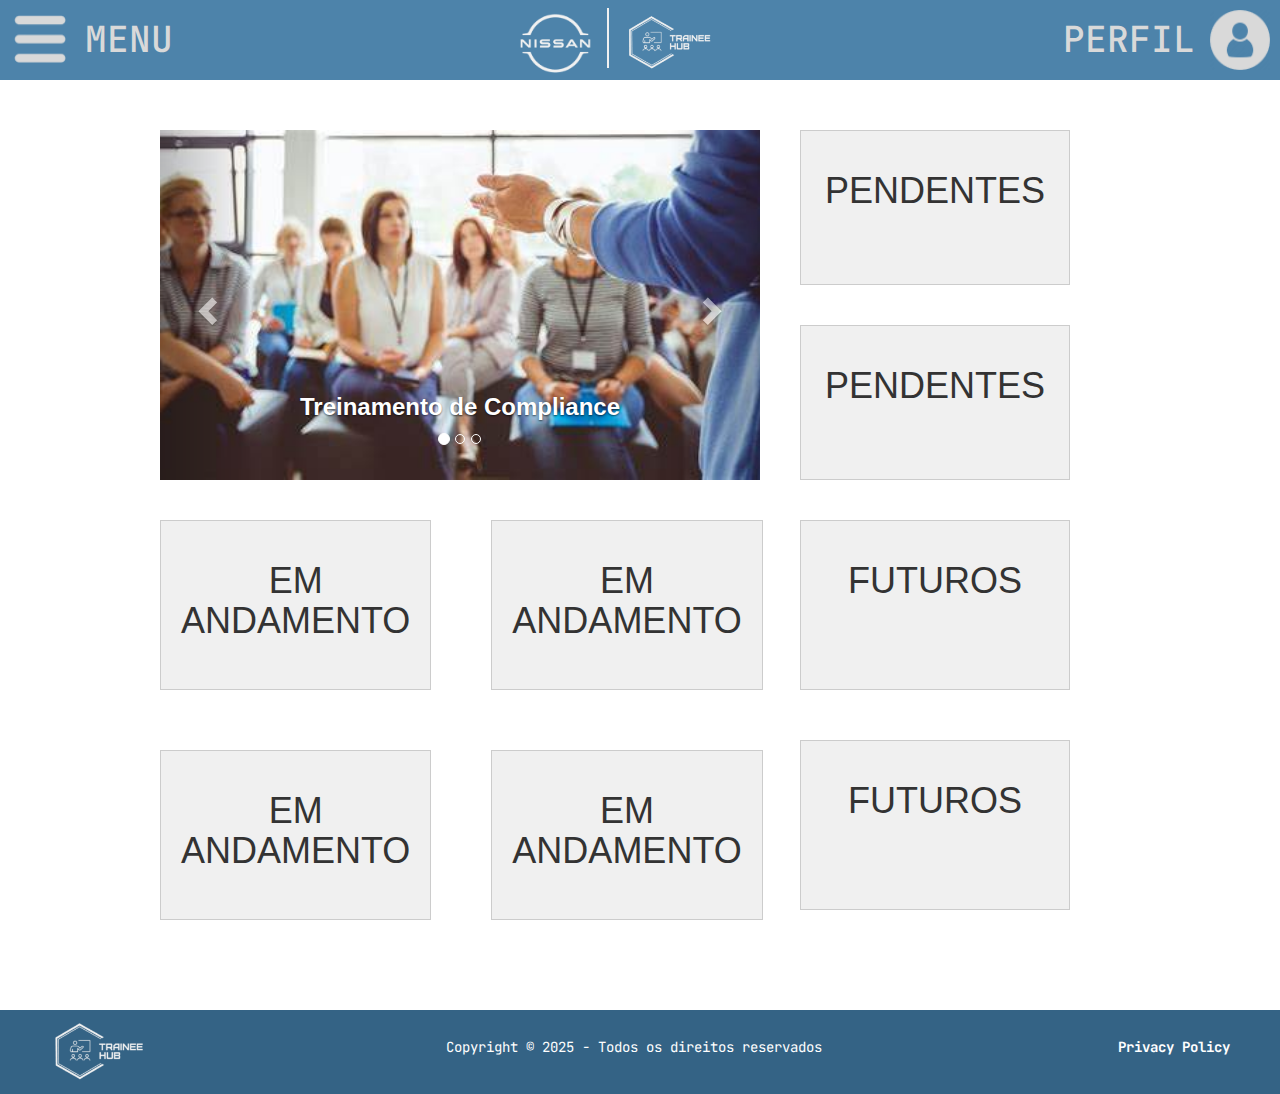
==== index.html @ 98710af3 "Add files via upload" ====
<!DOCTYPE html>
<html lang="pt">
<head>
    <meta charset="UTF-8">
    <meta name="viewport" content="width=device-width, initial-scale=1.0">
    <title>Trainee Hub</title>
    <link rel="stylesheet" href="style.css">
    <link rel="preconnect" href="https://fonts.googleapis.com">
    <link rel="preconnect" href="https://fonts.gstatic.com" crossorigin>
    <link href="https://fonts.googleapis.com/css2?family=JetBrains+Mono:ital,wght@0,100..800;1,100..800&display=swap" rel="stylesheet">
    <link href="https://fonts.googleapis.com/css2?family=Inter:ital,opsz,wght@0,14..32,100..900;1,14..32,100..900&display=swap" rel="stylesheet">
    <link rel="stylesheet" href="https://maxcdn.bootstrapcdn.com/bootstrap/3.4.1/css/bootstrap.min.css">
    <script src="https://ajax.googleapis.com/ajax/libs/jquery/3.7.1/jquery.min.js"></script>
    <script src="https://maxcdn.bootstrapcdn.com/bootstrap/3.4.1/js/bootstrap.min.js"></script>
</head>
<body>
<header class="cabecalho">
    <div class="headerbar">
        <div class="menu">
            <div class="icone-menu">
                <img src="BtnMenu.png">
            </div>
            <h3>MENU</h3>
        </div>
        
        <div class="logos">
            <div class="logo-empresa">
                <img src="LOGO EMPRESA.png">
            </div>
            <div class="retangulo"></div>
            <div class="logo-trainee">
                <img src="TRAINEEHUBLOGO.png">
            </div>
        </div>
        <div class="perfil">   
            <h3>PERFIL</h3>
            <div class="icone-perfil">
                <img src="IconePerfil.png">
            </div>    
        </div>
    </div>
</header>
<div class="container-main">
    <!-- HISTÓRICO DE TREINAMENTOS-->
    <div class="container-historico">
        
        <div id="myCarousel" class="carousel slide" data-ride="carousel">
        <!-- Indicators -->
            <ol class="carousel-indicators">
                <li data-target="#myCarousel" data-slide-to="0" class="active"></li>
                <li data-target="#myCarousel" data-slide-to="1"></li>
                <li data-target="#myCarousel" data-slide-to="2"></li>
            </ol>
        <!-- Wrapper for slides -->
        <div class="carousel-inner">

            <div class="item active">
                <a href="#" target="_blank">
                    <img src="OIP.jpeg">
                    <div class="carousel-caption">
                        <h3>Treinamento de Compliance</h3>
                    </div>
                </a>
            </div>

            <div class="item">
                <a href="#" target="_blank">
                    <div class="carousel-caption">
                        <h3>Treinamento de RN-11</h3>
                    </div>
                    <img src="image 1.png">
                </a>
            </div>
            
            <div class="item">
                <a href="#" target="_blank">
                    <img src="image 2.png">
                    <div class="carousel-caption">
                        <h3>Treinamento de Código de Conduta e Ética</h3>
                    </div>
                </a> 
            </div>
        </div>

        <!-- Left and right controls -->
            <a class="left carousel-control" href="#myCarousel" data-slide="prev">
                <span class="glyphicon glyphicon-chevron-left"></span>
                <span class="sr-only">Previous</span>
            </a>
            <a class="right carousel-control" href="#myCarousel" data-slide="next">
                <span class="glyphicon glyphicon-chevron-right"></span>
                <span class="sr-only">Next</span>
            </a>
        </div>
    </div>

    <!--TREINAMENTOS PENDENTES-->
    <div class="container-pendentes">
        <div class="treinamento-p1">
            <h1>PENDENTES</h1>
        </div>
        <div class="treinamento-p2">
            <h1>PENDENTES</h1>
        </div>
    </div>
    

    <!--TREINAMENTOS EM ANDAMENTO-->
    <div class="container-andamento">
        <div class="treinamento1">
            <h1>EM ANDAMENTO</h1>            
        </div>
        <div class="treinamento2">
            <h1>EM ANDAMENTO</h1>             
        </div>
        <div class="treinamento3">
            <h1>EM ANDAMENTO</h1>     
        </div>
        <div class="treinamento4">
            <h1>EM ANDAMENTO</h1>
        </div>
    </div>

    <!--TREINAMENTOS FUTUROS-->
    <div class="container-futuro">
        <div class="treinamento-f1">
            <h1>FUTUROS</h1>
        </div>
        <div class="treinamento-f2">
            <h1>FUTUROS</h1>
        </div>
    </div>
</div>
<!--RODAPÉ-->
<footer class="rodape">
    
    <div class="rodape-direitos">
        <!-- Logo à esquerda -->
        <div class="traineelogo">
            <img src="TRAINEEHUBLOGO.png" id="logo-rodape">
        </div>
    
        <!-- Texto de Copyright centralizado -->
        <div class="copyright">
            <p>Copyright © 2025 - Todos os direitos reservados</p>
        </div>
    
        <!-- Privacy Policy à direita -->
        <div class="privacy-policy">
            <p><a href="#">Privacy Policy</a></p>
        </div>
    </div>

</footer>

</body>
</html>
---- style.css ----
*{
    margin: 0;
    padding: 0;
}


body {
    min-height: 100vh;
    display: flex;
    flex-direction: column;
}

/*CABEÇALHO*/
.cabecalho{
    display: flex;
    height: 80px;
}

.headerbar{
    width: 100%;
    padding: 0px 10px;
    font-family: "JetBrains Mono", serif;
    background-color: #4D83AA;
    display: flex;
    color: #D9D9D9;
    justify-content: center;
    align-items: center; /* Alinha os elementos verticalmente */
    justify-content: space-between; 
    box-sizing: border-box;
}
.headerbar h3{
    margin: 15px;
    font-size: 36px;
}
.headerbar img{
    margin-top: 5px;
    height: 60px;
}
.menu{
    display: flex;
}
.logos{
    display: flex;
}
.retangulo {
    position: relative;
    width: 2px;
    height: 60px;
    background-color: transparent; /* Elemento sem fundo */
}

.retangulo::before {
    content: ''; /* Necessário para criar o pseudo-elemento */
    position: absolute;
    top: 0;
    left: 0;
    width: 100%; /* Largura do retângulo */
    height: 100%; /* Altura do retângulo */
    background-color: #F1F1F1; /* Cor do retângulo */
}

.logo-trainee{
    margin-left: 15px;
}

.logo-empresa{
    margin-right: 15px;
}
.perfil{
    display: flex;
}

#myCarousel {
    width: 100%;
    height: 100%;
}

#myCarousel .carousel-inner {
    width: 100%;
    height: 100%;
}

#myCarousel .carousel-inner .item {
    width: 100%;
    height: 100%;
}

#myCarousel .carousel-inner .item img {
    width: 100%; /* Faz a imagem ocupar toda a largura */
    height: 100%; /* Faz a imagem ocupar toda a altura */
    object-fit: cover; /* Faz a imagem preencher sem distorcer */
    display: block; /* Evita espaços extras ao redor da imagem */
    transition: transform 0.3s ease-in-out;
    
}

#myCarousel .carousel-caption h3{
    font-family: 'Poppins', sans-serif;
    font-size: 24px; /* Ajuste o tamanho */
    font-weight: 600; /* Deixe mais grosso ou fino */
    color: #fff; /* Cor do texto */
}
#myCarousel .carousel-inner .item img:hover{
    transform: scale(1.1)
}

#myCarousel .carousel-caption h3:hover ~ .item img{
    transform: scale(1.1); /* Aumenta a imagem quando passar o mouse no h3 */
    transition: transform 0.3s ease-in-out; /* Suaviza a animação */
}
/*CONTAINER MAIN*/
.container-main {
    display: grid; /* Define o layout como Grid */
    grid-template-columns: 1fr 1fr; /* Duas colunas com tamanho igual */
    grid-template-rows: auto auto;
    gap: 40px; /* Espaço entre as colunas */
    margin-left: 160px; /* Ajuste conforme necessário */
    margin-top: 50px; /* Ajuste conforme necessário */
    margin-right: 160px;
}


/* HISTÓRICO DE TREINAMENTOS */
.container-historico {
    max-width: 600px;  /* Ajuste a largura conforme necessário */
    height: 350px;
    overflow: hidden;
    grid-row: 1 /2;
    grid-column: 1 / 2;
}
/*TREINAMENTOS EM ANDAMENTO*/
.container-andamento {
    margin-bottom: 90px;
    grid-template-columns: 1fr 1fr;
    grid-template-rows: 1fr 1fr;
    display: grid;
    height: 400px;
    width: 600px;
    grid-template-columns: 1fr 1fr; /* Duas colunas para os treinamentos */
    grid-column: 1 / 2;
    grid-row: 2 / 3;
    gap: 60px;
}

.treinamento1, .treinamento2, .treinamento3, .treinamento4 {
    background-color: #f0f0f0; /* Apenas para visualização */
    padding: 20px;
    text-align: center;
    border: 1px solid #ccc; /* Apenas para visualização */
}

/*TREINAMENTOS PENDENTES*/
.container-pendentes {
    display: grid;
    grid-template-columns: 1fr;
    gap: 40px;
    max-width: 270px;  /* Ajuste a largura conforme necessário */
    height: 350px;
    grid-column: 2 / 3;
    grid-row: 1 / 2;
}

.treinamento-p1, .treinamento-p2{
    background-color: #f0f0f0;
    padding: 20px;
    text-align: center;
    border: 1px solid #ccc
}

/*TREINAMENTOS FUTUROS*/
.container-futuro {
    display: grid;
    grid-template-columns: 1fr;
    margin-right: 60px;
    gap: 40px;
    max-width: 400px;
    height: 400px;
    grid-column: 2 / 3; /* Segunda coluna */
    grid-row: 2 / 3;  
}
.treinamento-f1, .treinamento-f2{
    background-color: #f0f0f0;
    height: 170px;
    width: 270px;
    padding: 20px;
    text-align: center;
    border: 1px solid #ccc
}

/*RODAPÉ*/
.rodape {
    width: 100%;
    display: flex;
    flex-direction: column;
    align-items: center;
    justify-content: center;
}

.rodape-direitos {
    width: 100%;
    padding: 10px 50px;
    color: white;
    font-family: "JetBrains Mono", serif;
    background-color: #346385;
    display: flex;
    align-items: center; /* Alinha os elementos verticalmente */
    justify-content: space-between; /* Mantém espaçamento uniforme */
    box-sizing: border-box;
}


#logo-rodape {
    width: 100px; 
    height: auto;
}

.rodape-direitos a {
    text-decoration: none;
    color: white;
    font-size: 14px;
    font-weight: bold;
}

a:hover {
    color: #a2c4db;
}
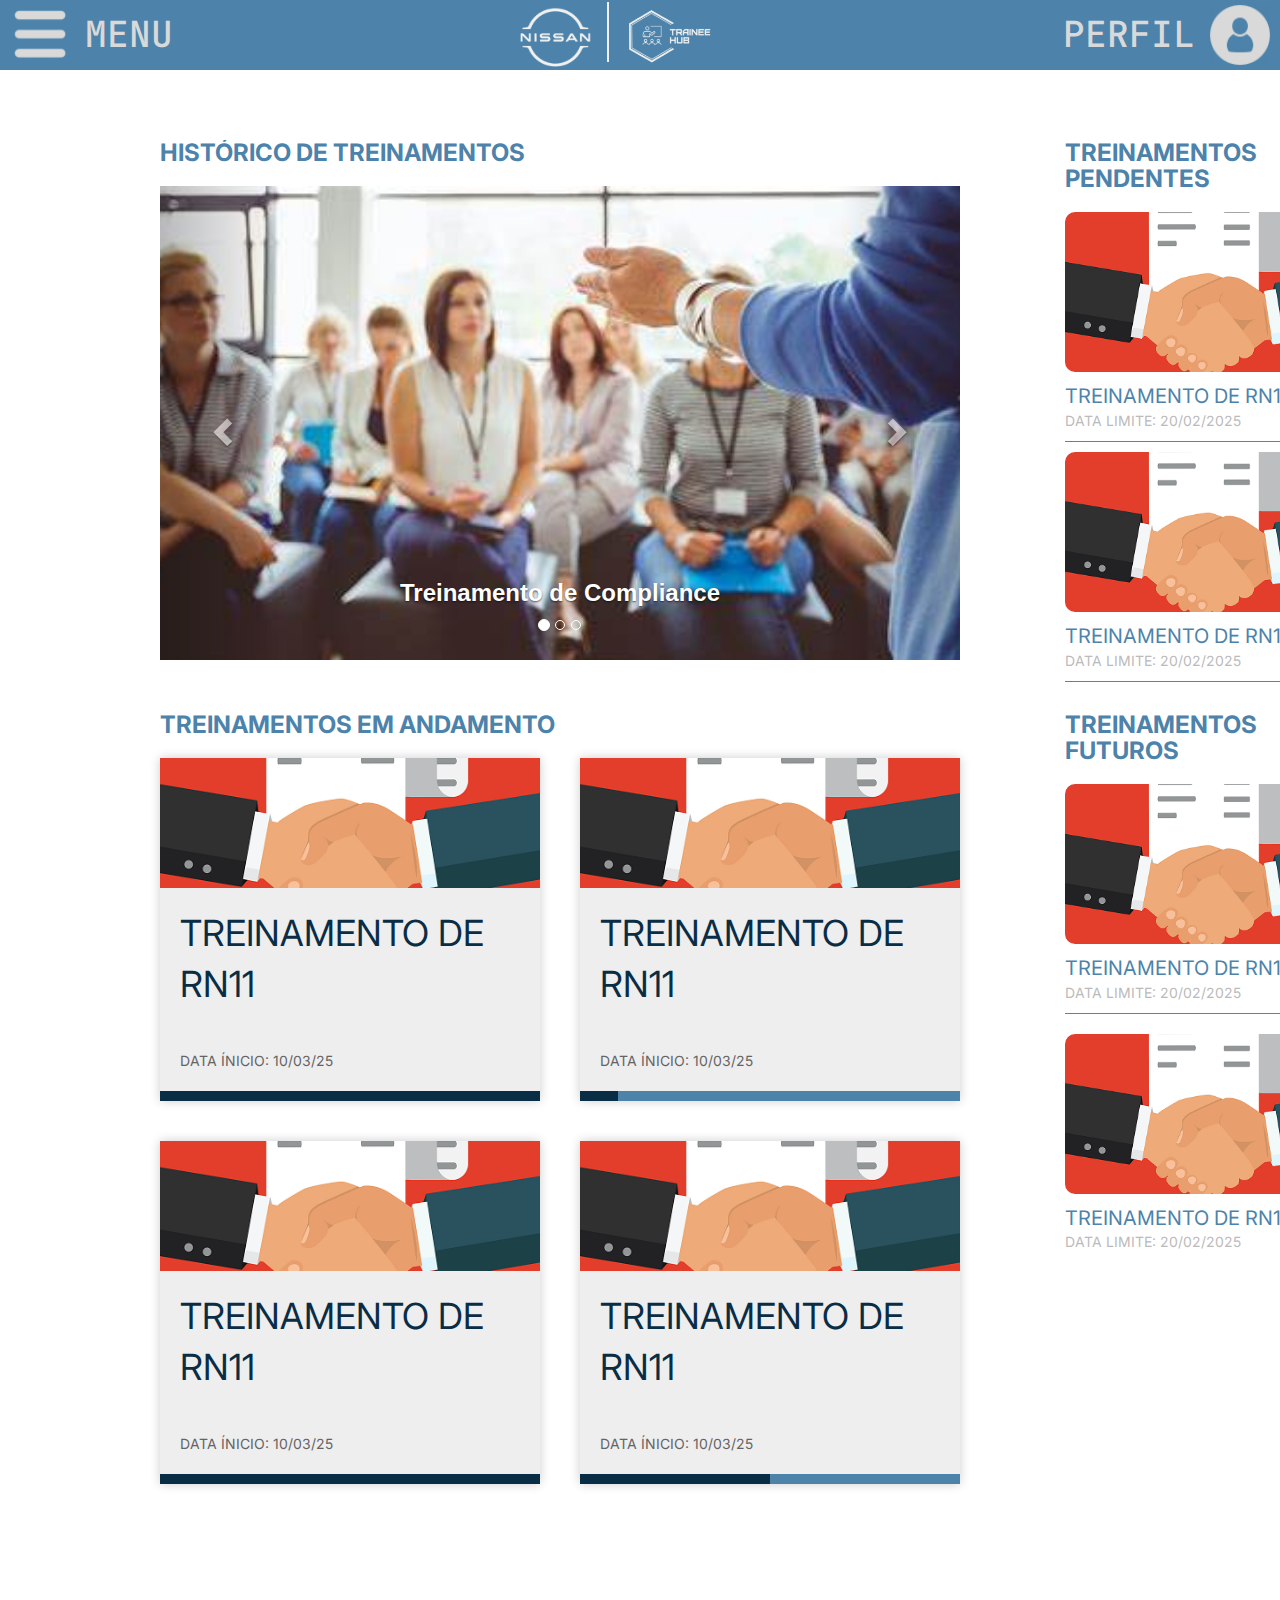
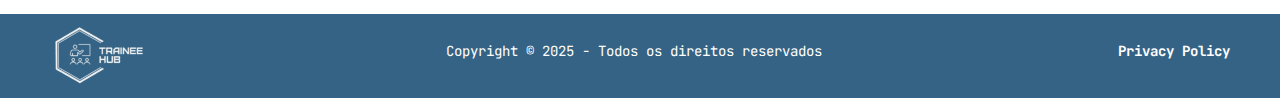
==== commit dd4b740b: "Add files via upload" ====
--- a/index.html
+++ b/index.html
@@ -9,9 +9,12 @@
     <link rel="preconnect" href="https://fonts.gstatic.com" crossorigin>
     <link href="https://fonts.googleapis.com/css2?family=JetBrains+Mono:ital,wght@0,100..800;1,100..800&display=swap" rel="stylesheet">
     <link href="https://fonts.googleapis.com/css2?family=Inter:ital,opsz,wght@0,14..32,100..900;1,14..32,100..900&display=swap" rel="stylesheet">
+    <link href="https://fonts.googleapis.com/css2?family=Inter:ital,opsz,wght@0,14..32,100..900;1,14..32,100..900&display=swap" rel="stylesheet">
     <link rel="stylesheet" href="https://maxcdn.bootstrapcdn.com/bootstrap/3.4.1/css/bootstrap.min.css">
     <script src="https://ajax.googleapis.com/ajax/libs/jquery/3.7.1/jquery.min.js"></script>
     <script src="https://maxcdn.bootstrapcdn.com/bootstrap/3.4.1/js/bootstrap.min.js"></script>
+    <link href="https://fonts.googleapis.com/css2?family=Inter:wght@700&display=swap" rel="stylesheet">
+    <script src="app.js"></script>
 </head>
 <body>
 <header class="cabecalho">
@@ -40,94 +43,190 @@
         </div>
     </div>
 </header>
+
 <div class="container-main">
     <!-- HISTÓRICO DE TREINAMENTOS-->
+    
     <div class="container-historico">
-        
-        <div id="myCarousel" class="carousel slide" data-ride="carousel">
-        <!-- Indicators -->
-            <ol class="carousel-indicators">
-                <li data-target="#myCarousel" data-slide-to="0" class="active"></li>
-                <li data-target="#myCarousel" data-slide-to="1"></li>
-                <li data-target="#myCarousel" data-slide-to="2"></li>
-            </ol>
-        <!-- Wrapper for slides -->
-        <div class="carousel-inner">
-
-            <div class="item active">
-                <a href="#" target="_blank">
-                    <img src="OIP.jpeg">
-                    <div class="carousel-caption">
-                        <h3>Treinamento de Compliance</h3>
-                    </div>
+        <div class="title">
+            <h2 class="historico-title">HISTÓRICO DE TREINAMENTOS</h2>
+        </div>
+        <div class="conteudo">
+            <div id="myCarousel" class="carousel slide" data-ride="carousel">
+            <!-- Indicators -->
+                <ol class="carousel-indicators">
+                    <li data-target="#myCarousel" data-slide-to="0" class="active"></li>
+                    <li data-target="#myCarousel" data-slide-to="1"></li>
+                    <li data-target="#myCarousel" data-slide-to="2"></li>
+                </ol>
+            <!-- Wrapper for slides -->
+            <div class="carousel-inner">
+
+                <div class="item active">
+                    <a href="#" target="_blank">
+                        <img src="OIP.jpeg">
+                        <div class="carousel-caption">
+                            <h3>Treinamento de Compliance</h3>
+                        </div>
+                    </a>
+                </div>
+
+                <div class="item">
+                    <a href="#" target="_blank">
+                        <div class="carousel-caption">
+                            <h3>Treinamento de RN-11</h3>
+                        </div>
+                        <img src="image 1.png">
+                    </a>
+                </div>
+                
+                <div class="item">
+                    <a href="#" target="_blank">
+                        <img src="image 2.png">
+                        <div class="carousel-caption">
+                            <h3>Treinamento de Código de Conduta e Ética</h3>
+                        </div>
+                    </a> 
+                </div>
+            </div>
+
+            <!-- Left and right controls -->
+                <a class="left carousel-control" href="#myCarousel" data-slide="prev">
+                    <span class="glyphicon glyphicon-chevron-left"></span>
+                    <span class="sr-only">Previous</span>
                 </a>
-            </div>
-
-            <div class="item">
-                <a href="#" target="_blank">
-                    <div class="carousel-caption">
-                        <h3>Treinamento de RN-11</h3>
-                    </div>
-                    <img src="image 1.png">
+                <a class="right carousel-control" href="#myCarousel" data-slide="next">
+                    <span class="glyphicon glyphicon-chevron-right"></span>
+                    <span class="sr-only">Next</span>
                 </a>
             </div>
-            
-            <div class="item">
-                <a href="#" target="_blank">
-                    <img src="image 2.png">
-                    <div class="carousel-caption">
-                        <h3>Treinamento de Código de Conduta e Ética</h3>
-                    </div>
-                </a> 
-            </div>
-        </div>
-
-        <!-- Left and right controls -->
-            <a class="left carousel-control" href="#myCarousel" data-slide="prev">
-                <span class="glyphicon glyphicon-chevron-left"></span>
-                <span class="sr-only">Previous</span>
-            </a>
-            <a class="right carousel-control" href="#myCarousel" data-slide="next">
-                <span class="glyphicon glyphicon-chevron-right"></span>
-                <span class="sr-only">Next</span>
-            </a>
         </div>
     </div>
 
     <!--TREINAMENTOS PENDENTES-->
     <div class="container-pendentes">
-        <div class="treinamento-p1">
-            <h1>PENDENTES</h1>
-        </div>
-        <div class="treinamento-p2">
-            <h1>PENDENTES</h1>
-        </div>
-    </div>
-    
-
+        <div class="row">
+            <h2 class="pendentes-title">TREINAMENTOS PENDENTES</h2>
+            <ul class="bloco_treinamento-pendentes">
+                <li class="list-pendentes">
+                    <div class="moldura-pendentes">
+                        <a href="#">
+                            <img src="image 2.png">
+                        </a>
+                    </div>
+                    <a href="#">
+                        <div class="card-title">TREINAMENTO DE RN11</div>
+                    </a>
+                    <div class="card-date">DATA LIMITE: 20/02/2025</div>
+                </li>     
+                <li class="list-pendentes">
+                    <div class="moldura-pendentes">
+                        <a href="#">
+                            <img src="image 2.png">
+                        </a>
+                    </div>
+                    <a href="#">
+                        <div class="card-title">TREINAMENTO DE RN11</div>
+                    </a>
+                    <div class="card-date">DATA LIMITE: 20/02/2025</div>
+                </li>  
+            </ul>
+        </div>
+    </div>
+    
     <!--TREINAMENTOS EM ANDAMENTO-->
     <div class="container-andamento">
-        <div class="treinamento1">
-            <h1>EM ANDAMENTO</h1>            
-        </div>
-        <div class="treinamento2">
-            <h1>EM ANDAMENTO</h1>             
-        </div>
-        <div class="treinamento3">
-            <h1>EM ANDAMENTO</h1>     
-        </div>
-        <div class="treinamento4">
-            <h1>EM ANDAMENTO</h1>
+        <div class="row">
+            <h2 class="andamento-title">TREINAMENTOS EM ANDAMENTO</h2>
+            <ul class="bloco_treinamento-andamento">
+                <li class="list-andamento">
+                    <a href="#">
+                        <div class="moldura">
+                            <img src="image 2.png">
+                        </div>
+                        <div class="card-content">
+                            <div class="card-title">TREINAMENTO DE RN11</div>
+                            <div class="card-date">DATA ÍNICIO: 10/03/25</div>
+                            <div class="progressbar">
+                                <span data-width="100"></span>
+                            </div>
+                        </div>
+                    </a>
+                </li>
+                <li class="list-andamento">
+                    <a href="#">
+                        <div class="moldura">
+                            <img src="image 2.png">
+                        </div>
+                        <div class="card-content">
+                            <div class="card-title">TREINAMENTO DE RN11</div>
+                            <div class="card-date">DATA ÍNICIO: 10/03/25</div>
+                            <div class="progressbar">
+                                <span data-width="10"></span>
+                            </div>
+                        </div>
+                    </a>
+                </li>
+                <li class="list-andamento">
+                    <a href="#">
+                        <div class="moldura">
+                            <img src="image 2.png">
+                        </div>
+                        <div class="card-content">
+                            <div class="card-title">TREINAMENTO DE RN11</div>
+                            <div class="card-date">DATA ÍNICIO: 10/03/25</div>
+                            <div class="progressbar">
+                                <span data-width="100"></span>
+                            </div>
+                        </div>
+                    </a>
+                </li>
+                <li class="list-andamento">
+                    <a href="#">
+                        <div class="moldura">
+                            <img src="image 2.png">
+                        </div>
+                        <div class="card-content">
+                            <div class="card-title">TREINAMENTO DE RN11</div>
+                            <div class="card-date">DATA ÍNICIO: 10/03/25</div>
+                            <div class="progressbar">
+                                <span data-width="50"></span>
+                            </div>
+                        </div>
+                    </a>
+                </li>
+            </ul>
         </div>
     </div>
 
     <!--TREINAMENTOS FUTUROS-->
     <div class="container-futuro">
-        <div class="treinamento-f1">
-            <h1>FUTUROS</h1>
-        </div>
-        <div class="treinamento-f2">
-            <h1>FUTUROS</h1>
+        <div class="row">
+            <h2 class="pendentes-title">TREINAMENTOS FUTUROS</h2>
+            <ul class="bloco_treinamento-futuro">
+                <li class="list-futuro">
+                    <div class="moldura-futuro">
+                        <a href="#">
+                            <img src="image 2.png">
+                        </a>
+                    </div>
+                    <a href="#">
+                        <div class="card-title">TREINAMENTO DE RN11</div>
+                    </a>
+                    <div class="card-date">DATA LIMITE: 20/02/2025</div>
+                </li>   
+                <li class="list-futuro">
+                    <div class="moldura-futuro">
+                        <a href="#">
+                            <img src="image 2.png">
+                        </a>
+                    </div>
+                    <a href="#">
+                        <div class="card-title">TREINAMENTO DE RN11</div>
+                    </a>
+                    <div class="card-date">DATA LIMITE: 20/02/2025</div>
+                </li>   
+            </ul>
         </div>
     </div>
 </div>
--- a/style.css
+++ b/style.css
@@ -4,10 +4,17 @@
 }
 
 
-body {
-    min-height: 100vh;
+html, body {
+    height: 100%;
+    margin: 0;
     display: flex;
     flex-direction: column;
+}
+
+ul {
+    list-style: none;
+    padding: 0;
+    margin: 0;
 }
 
 /*CABEÇALHO*/
@@ -70,22 +77,22 @@
     display: flex;
 }
 
-#myCarousel {
-    width: 100%;
-    height: 100%;
-}
-
-#myCarousel .carousel-inner {
-    width: 100%;
-    height: 100%;
-}
-
-#myCarousel .carousel-inner .item {
-    width: 100%;
-    height: 100%;
-}
-
-#myCarousel .carousel-inner .item img {
+.conteudo #myCarousel {
+    width: 100%;
+    height: 480px;
+}
+
+.conteudo #myCarousel .carousel-inner {
+    width: 100%;
+    height: 100%;
+}
+
+.conteudo #myCarousel .carousel-inner .item {
+    width: 100%;
+    height: 100%;
+}
+
+.conteudo #myCarousel .carousel-inner .item img {
     width: 100%; /* Faz a imagem ocupar toda a largura */
     height: 100%; /* Faz a imagem ocupar toda a altura */
     object-fit: cover; /* Faz a imagem preencher sem distorcer */
@@ -94,17 +101,17 @@
     
 }
 
-#myCarousel .carousel-caption h3{
+.conteudo #myCarousel .carousel-caption h3{
     font-family: 'Poppins', sans-serif;
     font-size: 24px; /* Ajuste o tamanho */
     font-weight: 600; /* Deixe mais grosso ou fino */
     color: #fff; /* Cor do texto */
 }
-#myCarousel .carousel-inner .item img:hover{
+.conteudo #myCarousel .carousel-inner .item img:hover{
     transform: scale(1.1)
 }
 
-#myCarousel .carousel-caption h3:hover ~ .item img{
+.conteudo #myCarousel .carousel-caption h3:hover ~ .item img{
     transform: scale(1.1); /* Aumenta a imagem quando passar o mouse no h3 */
     transition: transform 0.3s ease-in-out; /* Suaviza a animação */
 }
@@ -112,86 +119,222 @@
 .container-main {
     display: grid; /* Define o layout como Grid */
     grid-template-columns: 1fr 1fr; /* Duas colunas com tamanho igual */
-    grid-template-rows: auto auto;
-    gap: 40px; /* Espaço entre as colunas */
+    grid-template-rows: auto;
+    gap: 20px; /* Espaço entre as colunas */
     margin-left: 160px; /* Ajuste conforme necessário */
-    margin-top: 50px; /* Ajuste conforme necessário */
+    margin-top: 70px; /* Ajuste conforme necessário */
     margin-right: 160px;
 }
-
 
 /* HISTÓRICO DE TREINAMENTOS */
 .container-historico {
-    max-width: 600px;  /* Ajuste a largura conforme necessário */
-    height: 350px;
-    overflow: hidden;
-    grid-row: 1 /2;
+    width: 800px;  /* Ajuste a largura conforme necessário */
+    height: 520px;
+    overflow: hidden;
+    grid-row: 1 / 2;
     grid-column: 1 / 2;
-}
+    overflow: hidden;
+}
+
 /*TREINAMENTOS EM ANDAMENTO*/
 .container-andamento {
-    margin-bottom: 90px;
+    grid-template-columns: 1fr 1fr;
+    grid-template-rows: auto;
+    display: grid;
+    width: 900px;
+    grid-column: 1 / 2;
+    grid-row: 2 / 4;
+}
+
+.bloco_treinamento-andamento{
+    margin-left: 15px;
+    display: grid;
     grid-template-columns: 1fr 1fr;
     grid-template-rows: 1fr 1fr;
-    display: grid;
-    height: 400px;
-    width: 600px;
-    grid-template-columns: 1fr 1fr; /* Duas colunas para os treinamentos */
-    grid-column: 1 / 2;
-    grid-row: 2 / 3;
-    gap: 60px;
-}
-
-.treinamento1, .treinamento2, .treinamento3, .treinamento4 {
-    background-color: #f0f0f0; /* Apenas para visualização */
+    gap: 40px;
+    
+}
+.list-andamento{
+    background-color: #eeeeee;
+    box-shadow: 0px 0px 10px rgba(0, 0, 0, 0.2);
+    
+}
+.list-andamento img{
+    position: relative;
+    overflow: hidden;
+    width: 100%;
+    height: 100%;
+    object-fit: cover;
+    transition: 0.5s ease-in-out;
+}
+
+.moldura{
+    width:380px;
+    height: 130px;
+    
+}
+.list-andamento a{
+    text-decoration: none;
+    color: #0A2D46;
+}
+
+.list-andamento a:hover{
+    text-decoration: none;
+    color: #0A2D46;
+}
+
+.list-andamento .card-date{
     padding: 20px;
-    text-align: center;
-    border: 1px solid #ccc; /* Apenas para visualização */
-}
-
+    font-size: 14px;
+    font-family: "Inter", bold;
+    color: rgb(100, 100, 100);
+}
+
+.list-andamento:hover img{
+    filter: brightness(50%); /* Reduz o brilho da imagem no hover */
+}
+
+.list-andamento .card-title{
+    padding: 20px;
+    font-size: 36px;
+    font-family: "Inter", bold;
+    color: #0A2D46;
+}
+
+/*PROGRESS BAR TREINAMENTO EM ANDAMENTO*/
+
+.progressbar{
+    position: relative;
+    width: 100%;
+    height:10px;
+    background-color: #4d83a9;
+}
+
+.progressbar span{
+    position: absolute;
+    height: 10px;
+    color: rgb(0, 0, 0);
+    background: #0A2D46;
+}
 /*TREINAMENTOS PENDENTES*/
 .container-pendentes {
-    display: grid;
+    position: relative;
+    display: grid;
+    align-self: start;
     grid-template-columns: 1fr;
-    gap: 40px;
+    grid-template-rows: auto;
     max-width: 270px;  /* Ajuste a largura conforme necessário */
-    height: 350px;
     grid-column: 2 / 3;
     grid-row: 1 / 2;
 }
 
-.treinamento-p1, .treinamento-p2{
-    background-color: #f0f0f0;
-    padding: 20px;
-    text-align: center;
-    border: 1px solid #ccc
-}
-
+.list-pendentes .card-title{
+    font-family: "Inter", bold;
+    font-size: 20px;
+    margin-top: 10px;
+    color: #4D83AA;
+    z-index: 30;
+}
+
+.list-pendentes .card-date{
+    font-family: "Inter", bold;
+    font-size: 14px;
+    color: #bbbbbb;
+    margin-bottom: 10px;
+    z-index: 30;
+}
+
+.list-pendentes img{
+    height: 200px;
+}
+
+.list-pendentes{
+    border-bottom: 1px solid #7B7B7B;
+    margin-bottom: 10px;
+}
+
+.moldura-pendentes{
+    width: 300px;
+    height: 160px;
+}
+
+.moldura-pendentes img{
+    position: relative;
+    overflow: hidden;
+    width: 100%;
+    height: 100%;
+    object-fit: cover;
+    transition: 0.5s ease-in-out;
+    border-radius: 10px;
+}
+
+.moldura-pendentes:hover img{
+    filter: brightness(50%); /* Reduz o brilho da imagem no hover */
+}
 /*TREINAMENTOS FUTUROS*/
 .container-futuro {
+    max-height: fit-content;
     display: grid;
     grid-template-columns: 1fr;
+    grid-template-rows: auto;
     margin-right: 60px;
     gap: 40px;
     max-width: 400px;
-    height: 400px;
     grid-column: 2 / 3; /* Segunda coluna */
     grid-row: 2 / 3;  
 }
-.treinamento-f1, .treinamento-f2{
-    background-color: #f0f0f0;
-    height: 170px;
-    width: 270px;
-    padding: 20px;
-    text-align: center;
-    border: 1px solid #ccc
-}
-
+
+.bloco_treinamento-futuro {
+    display: grid;
+    gap: 20px; /* Diminui o espaçamento entre os itens */
+}
+
+.list-futuro img{
+    height: 200px;
+}
+
+.list-futuro:last-child{
+    border-bottom: none;
+}
+.list-futuro .card-title{
+    font-family: "Inter", bold;
+    font-size: 20px;
+    margin-top: 10px;
+    color: #4D83AA;
+}
+
+.list-futuro .card-date{
+    font-family: "Inter", bold;
+    font-size: 14px;
+    color: #bbbbbb;
+    margin-bottom: 10px;
+}
+
+.list-futuro{
+    border-bottom: 1px solid #7B7B7B;
+}
+.moldura-futuro{
+    width: 300px;
+    height: 160px;
+}
+
+.moldura-futuro img{
+    position: relative;
+    overflow: hidden;
+    width: 100%;
+    height: 100%;
+    object-fit: cover;
+    transition: 0.5s ease-in-out;
+    border-radius: 10px;
+}
+
+.moldura-futuro:hover img{
+    filter: brightness(50%); /* Reduz o brilho da imagem no hover */
+}
 /*RODAPÉ*/
 .rodape {
-    width: 100%;
-    display: flex;
-    flex-direction: column;
+    margin-top: 120px;
+    width: 100%;
     align-items: center;
     justify-content: center;
 }
@@ -224,3 +367,23 @@
 a:hover {
     color: #a2c4db;
 }
+
+/*TÍTULOS*/
+
+.andamento-title,
+.historico-title,
+.pendentes-title,
+.futuro-title {
+    position: relative; /* Mantém os títulos dentro do fluxo */
+    font-weight: 700;
+    font-family: "Inter", bold;
+    font-size: 24px;
+    color: #4D83AA;
+    margin-bottom: 20px; /* Garante espaçamento entre o título e o conteúdo */
+    margin-top: 0px;
+}
+
+.andamento-title{
+    margin-left: 15px;
+}
+
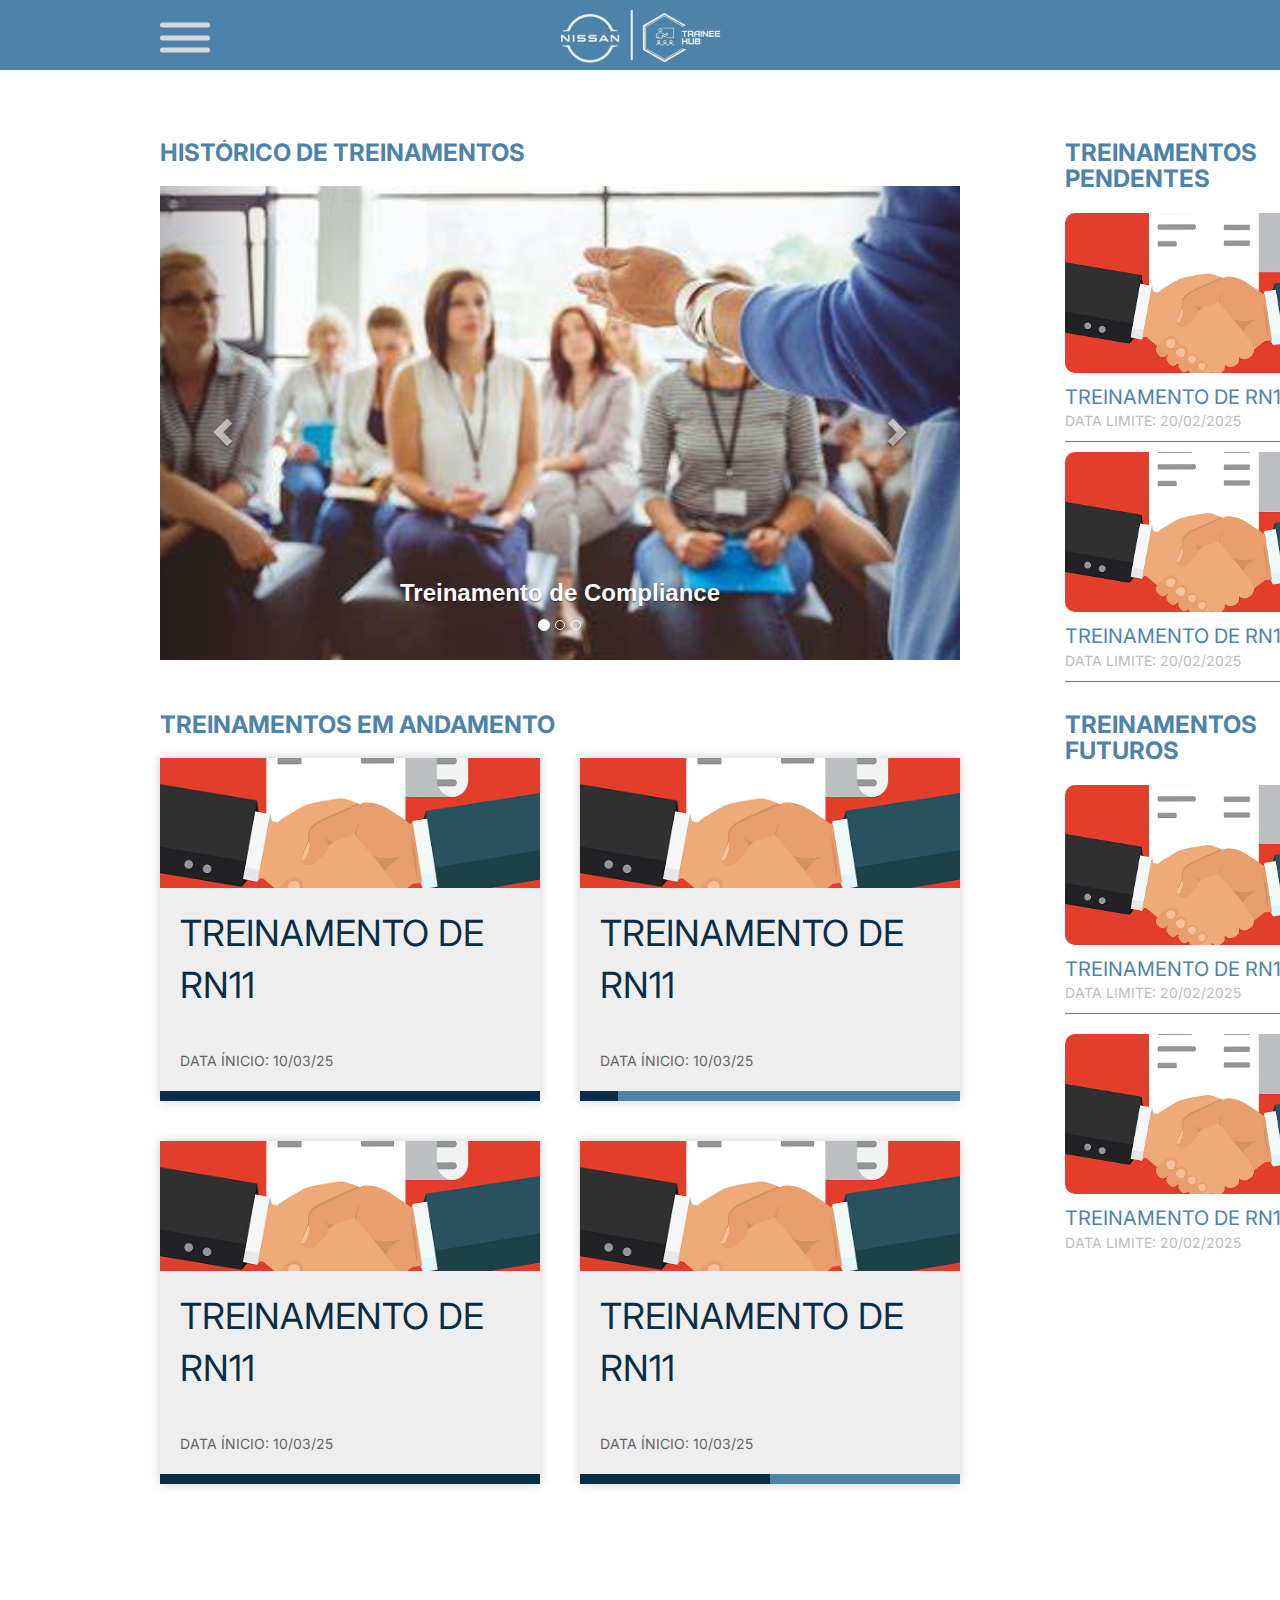
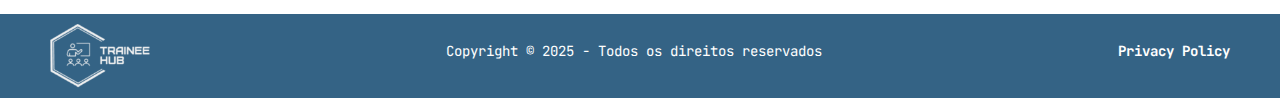
==== commit 516a4f15: "Add files via upload" ====
--- a/index.html
+++ b/index.html
@@ -19,30 +19,42 @@
 <body>
 <header class="cabecalho">
     <div class="headerbar">
-        <div class="menu">
-            <div class="icone-menu">
-                <img src="BtnMenu.png">
-            </div>
-            <h3>MENU</h3>
-        </div>
-        
-        <div class="logos">
-            <div class="logo-empresa">
-                <img src="LOGO EMPRESA.png">
-            </div>
-            <div class="retangulo"></div>
-            <div class="logo-trainee">
-                <img src="TRAINEEHUBLOGO.png">
-            </div>
-        </div>
-        <div class="perfil">   
-            <h3>PERFIL</h3>
-            <div class="icone-perfil">
-                <img src="IconePerfil.png">
-            </div>    
+        <div class="headerbar-conteudo">
+            <div class="off-screen-menu">
+                <ul>
+                    <a href="index.html"><li>home</li></a>
+                    <li>about</li>
+                    <li>contact</li>
+                </ul>
+            </div>
+            <div class="menu">
+                <span></span>
+                <span></span>
+                <span></span>
+            </div>
+            
+            <div class="logos">
+                <div class="logo-empresa">
+                    <img src="LOGO EMPRESA.png">
+                </div>
+                <div class="retangulo"></div>
+                <div class="logo-trainee">
+                    <a href="index.html">
+                        <img src="TRAINEEHUBLOGO.png">
+                    </a>
+                </div>
+            </div>
+            <div class="perfil">
+                <div class="icone-perfil">
+                    <a href="perfil.html">
+                        <img src="IconePerfil.png">
+                    </a>
+                </div>    
+            </div>
         </div>
     </div>
 </header>
+<div class="overlay"></div>
 
 <div class="container-main">
     <!-- HISTÓRICO DE TREINAMENTOS-->
--- a/style.css
+++ b/style.css
@@ -25,34 +25,46 @@
 
 .headerbar{
     width: 100%;
+    height: 70px;
     padding: 0px 10px;
-    font-family: "JetBrains Mono", serif;
     background-color: #4D83AA;
-    display: flex;
-    color: #D9D9D9;
-    justify-content: center;
-    align-items: center; /* Alinha os elementos verticalmente */
-    justify-content: space-between; 
-    box-sizing: border-box;
-}
-.headerbar h3{
-    margin: 15px;
-    font-size: 36px;
-}
+}
+
 .headerbar img{
     margin-top: 5px;
-    height: 60px;
-}
-.menu{
-    display: flex;
-}
-.logos{
-    display: flex;
-}
+    height: 50px;
+}
+.menu {
+    display: flex;
+    justify-content: flex-start; /* Mantém o menu alinhado à esquerda */
+    width: 100px; /* Defina um tamanho fixo para evitar distorções */
+}
+
+.logos {
+    position: absolute;
+    left: 50%;
+    transform: translateX(-50%); /* Centraliza no meio da tela */
+    display: flex;
+    align-items: center;
+}
+
+.perfil {
+    display: flex;
+    justify-content: flex-end; /* Mantém o perfil alinhado à direita */
+    width: 100px; /* Mantém um tamanho fixo semelhante ao menu */
+}
+
+.logo-empresa{
+    margin-right: 10px;
+}
+.logo-trainee{
+    margin-left: 10px;
+}
+
 .retangulo {
     position: relative;
     width: 2px;
-    height: 60px;
+    height: 50px;
     background-color: transparent; /* Elemento sem fundo */
 }
 
@@ -66,16 +78,16 @@
     background-color: #F1F1F1; /* Cor do retângulo */
 }
 
-.logo-trainee{
-    margin-left: 15px;
-}
-
-.logo-empresa{
-    margin-right: 15px;
-}
-.perfil{
-    display: flex;
-}
+.headerbar-conteudo{
+    display: flex;
+    align-items: center;
+    justify-content: space-between;
+    height: 70px;
+    width: 1205px;
+    margin-left: 150px;
+}
+
+/*CARROSSEL*/
 
 .conteudo #myCarousel {
     width: 100%;
@@ -387,3 +399,91 @@
     margin-left: 15px;
 }
 
+/*MENU*/
+.off-screen-menu{
+    background-color: rgb(34, 37, 39);
+    height: 100vh;
+    width: 100%;
+    max-width: 220px;
+    position: fixed;
+    top: 0;
+    left: -220px;
+    display: flex;
+    flex-direction: column;
+    justify-content: center;
+    align-items: center;
+    text-align: center;
+    font-size: 3rem;
+    transition: .3 ease;
+}
+
+.off-screen-menu.active{
+    left: 0;
+    z-index: 10;
+}
+
+.menu{
+    height: 50px;
+    width: 50px;
+    position: relative;
+    z-index: 11;
+    margin-top: 5px;
+}
+
+.menu span{
+    height: 5px;
+    width: 100%;
+    background-color: #D9D9D9;
+    border-radius: 25px;
+    position: absolute;
+    top: 50%;
+    left: 50%;
+    transform: translate(-50%, -50%);
+    transition: .3s ease
+}
+
+.menu span:nth-child(1){
+    top: 25%
+}
+
+.menu span:nth-child(3){
+    top: 75%
+}
+
+.menu.active span:nth-child(1){
+    top: 50%;
+    transform: translate(-50%, -50%) rotate(45deg)
+}
+
+.menu.active span:nth-child(2){
+    opacity: 0;
+}
+
+.menu.active span:nth-child(3){
+    top: 50%;
+    transform: translate(-50%, -50%) rotate(-45deg)
+}
+
+.menu h3{
+    left: 50px;
+    bottom: 9px;
+    position: relative;
+}
+
+.overlay {
+    position: fixed;
+    top: 0;
+    left: 0;
+    width: 100%;
+    height: 100vh;
+    background-color: rgba(0, 0, 0, 0.5); /* Preto com 50% de transparência */
+    opacity: 0;  /* Inicialmente invisível */
+    visibility: hidden;  /* Garante que não afete cliques */
+    transition: opacity 0.3s ease-in-out, visibility 0.3s ease-in-out;
+    z-index: 5; /* Coloca o overlay acima de tudo */
+}
+
+.overlay.active {
+    opacity: 1; /* Torna visível */
+    visibility: visible;
+}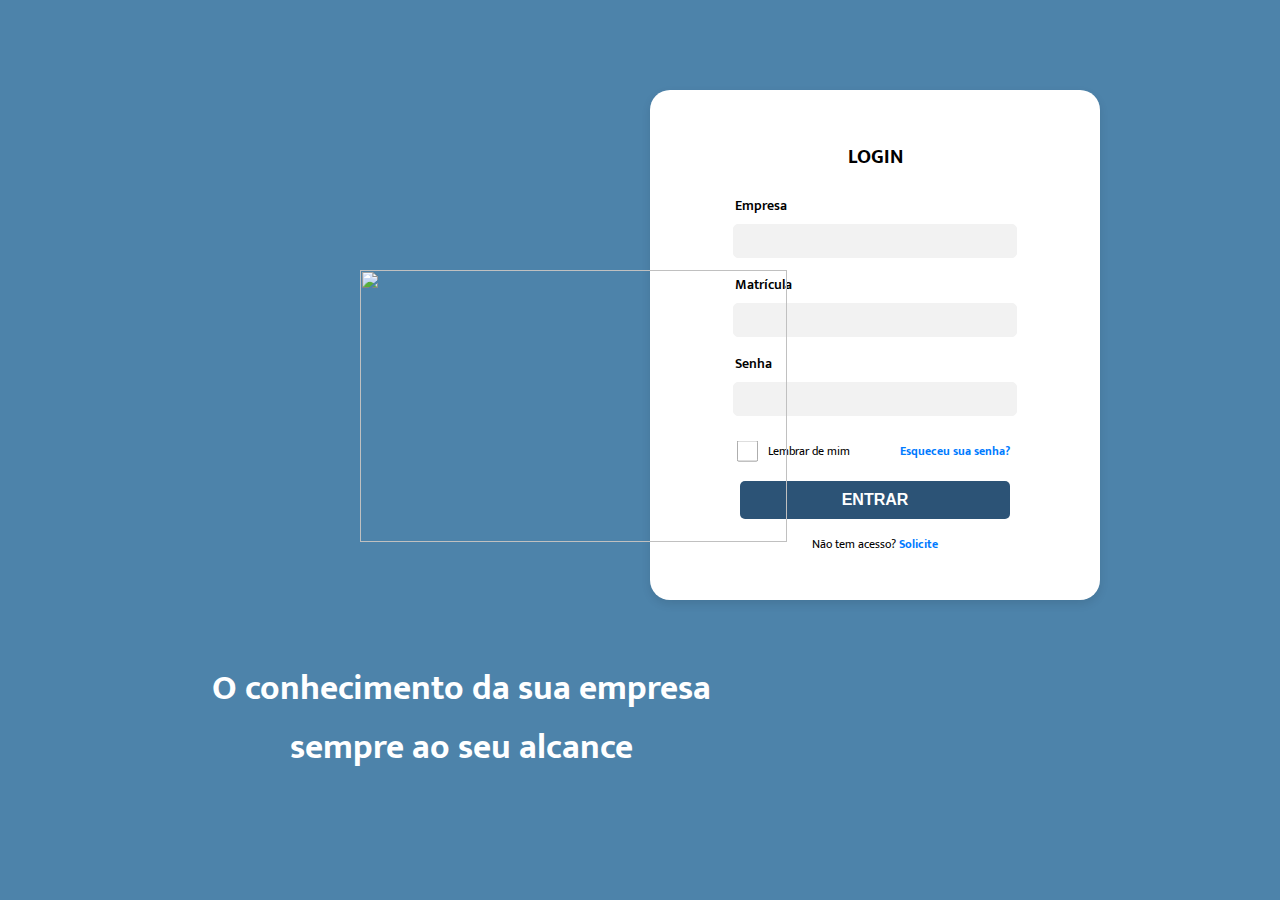
==== commit ca1e2555: "Login e Perfil" ====
--- a/index.html
+++ b/index.html
@@ -1,268 +1,57 @@
-<!DOCTYPE html>
-<html lang="pt">
-<head>
-    <meta charset="UTF-8">
-    <meta name="viewport" content="width=device-width, initial-scale=1.0">
-    <title>Trainee Hub</title>
-    <link rel="stylesheet" href="style.css">
-    <link rel="preconnect" href="https://fonts.googleapis.com">
-    <link rel="preconnect" href="https://fonts.gstatic.com" crossorigin>
-    <link href="https://fonts.googleapis.com/css2?family=JetBrains+Mono:ital,wght@0,100..800;1,100..800&display=swap" rel="stylesheet">
-    <link href="https://fonts.googleapis.com/css2?family=Inter:ital,opsz,wght@0,14..32,100..900;1,14..32,100..900&display=swap" rel="stylesheet">
-    <link href="https://fonts.googleapis.com/css2?family=Inter:ital,opsz,wght@0,14..32,100..900;1,14..32,100..900&display=swap" rel="stylesheet">
-    <link rel="stylesheet" href="https://maxcdn.bootstrapcdn.com/bootstrap/3.4.1/css/bootstrap.min.css">
-    <script src="https://ajax.googleapis.com/ajax/libs/jquery/3.7.1/jquery.min.js"></script>
-    <script src="https://maxcdn.bootstrapcdn.com/bootstrap/3.4.1/js/bootstrap.min.js"></script>
-    <link href="https://fonts.googleapis.com/css2?family=Inter:wght@700&display=swap" rel="stylesheet">
-    <script src="app.js"></script>
-</head>
-<body>
-<header class="cabecalho">
-    <div class="headerbar">
-        <div class="headerbar-conteudo">
-            <div class="off-screen-menu">
-                <ul>
-                    <a href="index.html"><li>home</li></a>
-                    <li>about</li>
-                    <li>contact</li>
-                </ul>
-            </div>
-            <div class="menu">
-                <span></span>
-                <span></span>
-                <span></span>
-            </div>
-            
-            <div class="logos">
-                <div class="logo-empresa">
-                    <img src="LOGO EMPRESA.png">
-                </div>
-                <div class="retangulo"></div>
-                <div class="logo-trainee">
-                    <a href="index.html">
-                        <img src="TRAINEEHUBLOGO.png">
-                    </a>
-                </div>
-            </div>
-            <div class="perfil">
-                <div class="icone-perfil">
-                    <a href="perfil.html">
-                        <img src="IconePerfil.png">
-                    </a>
-                </div>    
-            </div>
-        </div>
-    </div>
-</header>
-<div class="overlay"></div>
-
-<div class="container-main">
-    <!-- HISTÓRICO DE TREINAMENTOS-->
-    
-    <div class="container-historico">
-        <div class="title">
-            <h2 class="historico-title">HISTÓRICO DE TREINAMENTOS</h2>
-        </div>
-        <div class="conteudo">
-            <div id="myCarousel" class="carousel slide" data-ride="carousel">
-            <!-- Indicators -->
-                <ol class="carousel-indicators">
-                    <li data-target="#myCarousel" data-slide-to="0" class="active"></li>
-                    <li data-target="#myCarousel" data-slide-to="1"></li>
-                    <li data-target="#myCarousel" data-slide-to="2"></li>
-                </ol>
-            <!-- Wrapper for slides -->
-            <div class="carousel-inner">
-
-                <div class="item active">
-                    <a href="#" target="_blank">
-                        <img src="OIP.jpeg">
-                        <div class="carousel-caption">
-                            <h3>Treinamento de Compliance</h3>
-                        </div>
-                    </a>
-                </div>
-
-                <div class="item">
-                    <a href="#" target="_blank">
-                        <div class="carousel-caption">
-                            <h3>Treinamento de RN-11</h3>
-                        </div>
-                        <img src="image 1.png">
-                    </a>
-                </div>
-                
-                <div class="item">
-                    <a href="#" target="_blank">
-                        <img src="image 2.png">
-                        <div class="carousel-caption">
-                            <h3>Treinamento de Código de Conduta e Ética</h3>
-                        </div>
-                    </a> 
-                </div>
-            </div>
-
-            <!-- Left and right controls -->
-                <a class="left carousel-control" href="#myCarousel" data-slide="prev">
-                    <span class="glyphicon glyphicon-chevron-left"></span>
-                    <span class="sr-only">Previous</span>
-                </a>
-                <a class="right carousel-control" href="#myCarousel" data-slide="next">
-                    <span class="glyphicon glyphicon-chevron-right"></span>
-                    <span class="sr-only">Next</span>
-                </a>
-            </div>
-        </div>
-    </div>
-
-    <!--TREINAMENTOS PENDENTES-->
-    <div class="container-pendentes">
-        <div class="row">
-            <h2 class="pendentes-title">TREINAMENTOS PENDENTES</h2>
-            <ul class="bloco_treinamento-pendentes">
-                <li class="list-pendentes">
-                    <div class="moldura-pendentes">
-                        <a href="#">
-                            <img src="image 2.png">
-                        </a>
-                    </div>
-                    <a href="#">
-                        <div class="card-title">TREINAMENTO DE RN11</div>
-                    </a>
-                    <div class="card-date">DATA LIMITE: 20/02/2025</div>
-                </li>     
-                <li class="list-pendentes">
-                    <div class="moldura-pendentes">
-                        <a href="#">
-                            <img src="image 2.png">
-                        </a>
-                    </div>
-                    <a href="#">
-                        <div class="card-title">TREINAMENTO DE RN11</div>
-                    </a>
-                    <div class="card-date">DATA LIMITE: 20/02/2025</div>
-                </li>  
-            </ul>
-        </div>
-    </div>
-    
-    <!--TREINAMENTOS EM ANDAMENTO-->
-    <div class="container-andamento">
-        <div class="row">
-            <h2 class="andamento-title">TREINAMENTOS EM ANDAMENTO</h2>
-            <ul class="bloco_treinamento-andamento">
-                <li class="list-andamento">
-                    <a href="#">
-                        <div class="moldura">
-                            <img src="image 2.png">
-                        </div>
-                        <div class="card-content">
-                            <div class="card-title">TREINAMENTO DE RN11</div>
-                            <div class="card-date">DATA ÍNICIO: 10/03/25</div>
-                            <div class="progressbar">
-                                <span data-width="100"></span>
-                            </div>
-                        </div>
-                    </a>
-                </li>
-                <li class="list-andamento">
-                    <a href="#">
-                        <div class="moldura">
-                            <img src="image 2.png">
-                        </div>
-                        <div class="card-content">
-                            <div class="card-title">TREINAMENTO DE RN11</div>
-                            <div class="card-date">DATA ÍNICIO: 10/03/25</div>
-                            <div class="progressbar">
-                                <span data-width="10"></span>
-                            </div>
-                        </div>
-                    </a>
-                </li>
-                <li class="list-andamento">
-                    <a href="#">
-                        <div class="moldura">
-                            <img src="image 2.png">
-                        </div>
-                        <div class="card-content">
-                            <div class="card-title">TREINAMENTO DE RN11</div>
-                            <div class="card-date">DATA ÍNICIO: 10/03/25</div>
-                            <div class="progressbar">
-                                <span data-width="100"></span>
-                            </div>
-                        </div>
-                    </a>
-                </li>
-                <li class="list-andamento">
-                    <a href="#">
-                        <div class="moldura">
-                            <img src="image 2.png">
-                        </div>
-                        <div class="card-content">
-                            <div class="card-title">TREINAMENTO DE RN11</div>
-                            <div class="card-date">DATA ÍNICIO: 10/03/25</div>
-                            <div class="progressbar">
-                                <span data-width="50"></span>
-                            </div>
-                        </div>
-                    </a>
-                </li>
-            </ul>
-        </div>
-    </div>
-
-    <!--TREINAMENTOS FUTUROS-->
-    <div class="container-futuro">
-        <div class="row">
-            <h2 class="pendentes-title">TREINAMENTOS FUTUROS</h2>
-            <ul class="bloco_treinamento-futuro">
-                <li class="list-futuro">
-                    <div class="moldura-futuro">
-                        <a href="#">
-                            <img src="image 2.png">
-                        </a>
-                    </div>
-                    <a href="#">
-                        <div class="card-title">TREINAMENTO DE RN11</div>
-                    </a>
-                    <div class="card-date">DATA LIMITE: 20/02/2025</div>
-                </li>   
-                <li class="list-futuro">
-                    <div class="moldura-futuro">
-                        <a href="#">
-                            <img src="image 2.png">
-                        </a>
-                    </div>
-                    <a href="#">
-                        <div class="card-title">TREINAMENTO DE RN11</div>
-                    </a>
-                    <div class="card-date">DATA LIMITE: 20/02/2025</div>
-                </li>   
-            </ul>
-        </div>
-    </div>
-</div>
-<!--RODAPÉ-->
-<footer class="rodape">
-    
-    <div class="rodape-direitos">
-        <!-- Logo à esquerda -->
-        <div class="traineelogo">
-            <img src="TRAINEEHUBLOGO.png" id="logo-rodape">
-        </div>
-    
-        <!-- Texto de Copyright centralizado -->
-        <div class="copyright">
-            <p>Copyright © 2025 - Todos os direitos reservados</p>
-        </div>
-    
-        <!-- Privacy Policy à direita -->
-        <div class="privacy-policy">
-            <p><a href="#">Privacy Policy</a></p>
-        </div>
-    </div>
-
-</footer>
-
-</body>
+<!DOCTYPE html>
+<html lang="pt-br">
+<head>
+    <meta charset="UTF-8">
+    <meta name="viewport" content="width=device-width, initial-scale=1.0">
+    <title>Login</title>
+    <link rel="stylesheet" type="text/css" href="style.css"> <link rel="stylesheet" type="text/css" href="style.css">
+    <link rel="preconnect" href="https://fonts.googleapis.com">
+    <link rel="preconnect" href="https://fonts.gstatic.com" crossorigin>
+    <link href="https://fonts.googleapis.com/css2?family=Mukta+Vaani:wght@200;300;400;500;600;700;800&display=swap" rel="stylesheet">
+</head>
+<body>
+  <div id="Login_Tela" class="tela-de-login">
+    <h2>LOGIN</h2>
+    <form action="#" method="post">
+      <div class="informacoes">
+        <label for="matricula">Empresa</label>
+        <input list="Empresas">
+        <datalist name="Empresa" id="Empresas">
+          <option value="Nissan"></option>
+          <option value="Arno"></option>
+          <option value="Lucas"></option>
+        </datalist>
+          
+        <label for="matricula">Matrícula</label>
+        <input type="text" id="matricula" placeholder="">
+
+        <label for="senha">Senha</label>
+        <input type="password" id="senha" placeholder="">
+      </div>
+    </form>
+
+    <div class="lembrar-esqueci">
+        <label>
+            <input type="checkbox"> Lembrar de mim
+        </label>
+        <a href="#">Esqueceu sua senha?</a>
+    </div>
+    <form action="#" method="post">
+      <div class="enviar-formulario">  
+        <button for="enviar">ENTRAR</button>
+      </div>
+    </form>  
+    <p class="solicitar-acesso">Não tem acesso? <a href="#">Solicite</a></p>
+  </div>
+  <div class="logo-empresas">
+    <div class="LogoTRAINEE">
+        <img src="TraineeHUBLOGO.png">
+    </div>
+    
+
+  </div>
+  <div class="Bordao">
+    <h2>O conhecimento da sua empresa sempre ao seu alcance</h2>
+  </div>
+</body>
 </html>--- a/style.css
+++ b/style.css
@@ -1,489 +1,119 @@
-*{
-    margin: 0;
-    padding: 0;
-}
-
-
-html, body {
-    height: 100%;
-    margin: 0;
-    display: flex;
-    flex-direction: column;
-}
-
-ul {
-    list-style: none;
-    padding: 0;
-    margin: 0;
-}
-
-/*CABEÇALHO*/
-.cabecalho{
-    display: flex;
-    height: 80px;
-}
-
-.headerbar{
-    width: 100%;
-    height: 70px;
-    padding: 0px 10px;
-    background-color: #4D83AA;
-}
-
-.headerbar img{
-    margin-top: 5px;
-    height: 50px;
-}
-.menu {
-    display: flex;
-    justify-content: flex-start; /* Mantém o menu alinhado à esquerda */
-    width: 100px; /* Defina um tamanho fixo para evitar distorções */
-}
-
-.logos {
-    position: absolute;
-    left: 50%;
-    transform: translateX(-50%); /* Centraliza no meio da tela */
-    display: flex;
-    align-items: center;
-}
-
-.perfil {
-    display: flex;
-    justify-content: flex-end; /* Mantém o perfil alinhado à direita */
-    width: 100px; /* Mantém um tamanho fixo semelhante ao menu */
-}
-
-.logo-empresa{
-    margin-right: 10px;
-}
-.logo-trainee{
-    margin-left: 10px;
-}
-
-.retangulo {
-    position: relative;
-    width: 2px;
-    height: 50px;
-    background-color: transparent; /* Elemento sem fundo */
-}
-
-.retangulo::before {
-    content: ''; /* Necessário para criar o pseudo-elemento */
-    position: absolute;
-    top: 0;
-    left: 0;
-    width: 100%; /* Largura do retângulo */
-    height: 100%; /* Altura do retângulo */
-    background-color: #F1F1F1; /* Cor do retângulo */
-}
-
-.headerbar-conteudo{
-    display: flex;
-    align-items: center;
-    justify-content: space-between;
-    height: 70px;
-    width: 1205px;
-    margin-left: 150px;
-}
-
-/*CARROSSEL*/
-
-.conteudo #myCarousel {
-    width: 100%;
-    height: 480px;
-}
-
-.conteudo #myCarousel .carousel-inner {
-    width: 100%;
-    height: 100%;
-}
-
-.conteudo #myCarousel .carousel-inner .item {
-    width: 100%;
-    height: 100%;
-}
-
-.conteudo #myCarousel .carousel-inner .item img {
-    width: 100%; /* Faz a imagem ocupar toda a largura */
-    height: 100%; /* Faz a imagem ocupar toda a altura */
-    object-fit: cover; /* Faz a imagem preencher sem distorcer */
-    display: block; /* Evita espaços extras ao redor da imagem */
-    transition: transform 0.3s ease-in-out;
-    
-}
-
-.conteudo #myCarousel .carousel-caption h3{
-    font-family: 'Poppins', sans-serif;
-    font-size: 24px; /* Ajuste o tamanho */
-    font-weight: 600; /* Deixe mais grosso ou fino */
-    color: #fff; /* Cor do texto */
-}
-.conteudo #myCarousel .carousel-inner .item img:hover{
-    transform: scale(1.1)
-}
-
-.conteudo #myCarousel .carousel-caption h3:hover ~ .item img{
-    transform: scale(1.1); /* Aumenta a imagem quando passar o mouse no h3 */
-    transition: transform 0.3s ease-in-out; /* Suaviza a animação */
-}
-/*CONTAINER MAIN*/
-.container-main {
-    display: grid; /* Define o layout como Grid */
-    grid-template-columns: 1fr 1fr; /* Duas colunas com tamanho igual */
-    grid-template-rows: auto;
-    gap: 20px; /* Espaço entre as colunas */
-    margin-left: 160px; /* Ajuste conforme necessário */
-    margin-top: 70px; /* Ajuste conforme necessário */
-    margin-right: 160px;
-}
-
-/* HISTÓRICO DE TREINAMENTOS */
-.container-historico {
-    width: 800px;  /* Ajuste a largura conforme necessário */
-    height: 520px;
-    overflow: hidden;
-    grid-row: 1 / 2;
-    grid-column: 1 / 2;
-    overflow: hidden;
-}
-
-/*TREINAMENTOS EM ANDAMENTO*/
-.container-andamento {
-    grid-template-columns: 1fr 1fr;
-    grid-template-rows: auto;
-    display: grid;
-    width: 900px;
-    grid-column: 1 / 2;
-    grid-row: 2 / 4;
-}
-
-.bloco_treinamento-andamento{
-    margin-left: 15px;
-    display: grid;
-    grid-template-columns: 1fr 1fr;
-    grid-template-rows: 1fr 1fr;
-    gap: 40px;
-    
-}
-.list-andamento{
-    background-color: #eeeeee;
-    box-shadow: 0px 0px 10px rgba(0, 0, 0, 0.2);
-    
-}
-.list-andamento img{
-    position: relative;
-    overflow: hidden;
-    width: 100%;
-    height: 100%;
-    object-fit: cover;
-    transition: 0.5s ease-in-out;
-}
-
-.moldura{
-    width:380px;
-    height: 130px;
-    
-}
-.list-andamento a{
-    text-decoration: none;
-    color: #0A2D46;
-}
-
-.list-andamento a:hover{
-    text-decoration: none;
-    color: #0A2D46;
-}
-
-.list-andamento .card-date{
-    padding: 20px;
-    font-size: 14px;
-    font-family: "Inter", bold;
-    color: rgb(100, 100, 100);
-}
-
-.list-andamento:hover img{
-    filter: brightness(50%); /* Reduz o brilho da imagem no hover */
-}
-
-.list-andamento .card-title{
-    padding: 20px;
-    font-size: 36px;
-    font-family: "Inter", bold;
-    color: #0A2D46;
-}
-
-/*PROGRESS BAR TREINAMENTO EM ANDAMENTO*/
-
-.progressbar{
-    position: relative;
-    width: 100%;
-    height:10px;
-    background-color: #4d83a9;
-}
-
-.progressbar span{
-    position: absolute;
-    height: 10px;
-    color: rgb(0, 0, 0);
-    background: #0A2D46;
-}
-/*TREINAMENTOS PENDENTES*/
-.container-pendentes {
-    position: relative;
-    display: grid;
-    align-self: start;
-    grid-template-columns: 1fr;
-    grid-template-rows: auto;
-    max-width: 270px;  /* Ajuste a largura conforme necessário */
-    grid-column: 2 / 3;
-    grid-row: 1 / 2;
-}
-
-.list-pendentes .card-title{
-    font-family: "Inter", bold;
-    font-size: 20px;
-    margin-top: 10px;
-    color: #4D83AA;
-    z-index: 30;
-}
-
-.list-pendentes .card-date{
-    font-family: "Inter", bold;
-    font-size: 14px;
-    color: #bbbbbb;
-    margin-bottom: 10px;
-    z-index: 30;
-}
-
-.list-pendentes img{
-    height: 200px;
-}
-
-.list-pendentes{
-    border-bottom: 1px solid #7B7B7B;
-    margin-bottom: 10px;
-}
-
-.moldura-pendentes{
-    width: 300px;
-    height: 160px;
-}
-
-.moldura-pendentes img{
-    position: relative;
-    overflow: hidden;
-    width: 100%;
-    height: 100%;
-    object-fit: cover;
-    transition: 0.5s ease-in-out;
-    border-radius: 10px;
-}
-
-.moldura-pendentes:hover img{
-    filter: brightness(50%); /* Reduz o brilho da imagem no hover */
-}
-/*TREINAMENTOS FUTUROS*/
-.container-futuro {
-    max-height: fit-content;
-    display: grid;
-    grid-template-columns: 1fr;
-    grid-template-rows: auto;
-    margin-right: 60px;
-    gap: 40px;
-    max-width: 400px;
-    grid-column: 2 / 3; /* Segunda coluna */
-    grid-row: 2 / 3;  
-}
-
-.bloco_treinamento-futuro {
-    display: grid;
-    gap: 20px; /* Diminui o espaçamento entre os itens */
-}
-
-.list-futuro img{
-    height: 200px;
-}
-
-.list-futuro:last-child{
-    border-bottom: none;
-}
-.list-futuro .card-title{
-    font-family: "Inter", bold;
-    font-size: 20px;
-    margin-top: 10px;
-    color: #4D83AA;
-}
-
-.list-futuro .card-date{
-    font-family: "Inter", bold;
-    font-size: 14px;
-    color: #bbbbbb;
-    margin-bottom: 10px;
-}
-
-.list-futuro{
-    border-bottom: 1px solid #7B7B7B;
-}
-.moldura-futuro{
-    width: 300px;
-    height: 160px;
-}
-
-.moldura-futuro img{
-    position: relative;
-    overflow: hidden;
-    width: 100%;
-    height: 100%;
-    object-fit: cover;
-    transition: 0.5s ease-in-out;
-    border-radius: 10px;
-}
-
-.moldura-futuro:hover img{
-    filter: brightness(50%); /* Reduz o brilho da imagem no hover */
-}
-/*RODAPÉ*/
-.rodape {
-    margin-top: 120px;
-    width: 100%;
-    align-items: center;
-    justify-content: center;
-}
-
-.rodape-direitos {
-    width: 100%;
-    padding: 10px 50px;
-    color: white;
-    font-family: "JetBrains Mono", serif;
-    background-color: #346385;
-    display: flex;
-    align-items: center; /* Alinha os elementos verticalmente */
-    justify-content: space-between; /* Mantém espaçamento uniforme */
-    box-sizing: border-box;
-}
-
-
-#logo-rodape {
-    width: 100px; 
-    height: auto;
-}
-
-.rodape-direitos a {
-    text-decoration: none;
-    color: white;
-    font-size: 14px;
-    font-weight: bold;
-}
-
-a:hover {
-    color: #a2c4db;
-}
-
-/*TÍTULOS*/
-
-.andamento-title,
-.historico-title,
-.pendentes-title,
-.futuro-title {
-    position: relative; /* Mantém os títulos dentro do fluxo */
-    font-weight: 700;
-    font-family: "Inter", bold;
-    font-size: 24px;
-    color: #4D83AA;
-    margin-bottom: 20px; /* Garante espaçamento entre o título e o conteúdo */
-    margin-top: 0px;
-}
-
-.andamento-title{
-    margin-left: 15px;
-}
-
-/*MENU*/
-.off-screen-menu{
-    background-color: rgb(34, 37, 39);
-    height: 100vh;
-    width: 100%;
-    max-width: 220px;
-    position: fixed;
-    top: 0;
-    left: -220px;
-    display: flex;
-    flex-direction: column;
-    justify-content: center;
-    align-items: center;
-    text-align: center;
-    font-size: 3rem;
-    transition: .3 ease;
-}
-
-.off-screen-menu.active{
-    left: 0;
-    z-index: 10;
-}
-
-.menu{
-    height: 50px;
-    width: 50px;
-    position: relative;
-    z-index: 11;
-    margin-top: 5px;
-}
-
-.menu span{
-    height: 5px;
-    width: 100%;
-    background-color: #D9D9D9;
-    border-radius: 25px;
-    position: absolute;
-    top: 50%;
-    left: 50%;
-    transform: translate(-50%, -50%);
-    transition: .3s ease
-}
-
-.menu span:nth-child(1){
-    top: 25%
-}
-
-.menu span:nth-child(3){
-    top: 75%
-}
-
-.menu.active span:nth-child(1){
-    top: 50%;
-    transform: translate(-50%, -50%) rotate(45deg)
-}
-
-.menu.active span:nth-child(2){
-    opacity: 0;
-}
-
-.menu.active span:nth-child(3){
-    top: 50%;
-    transform: translate(-50%, -50%) rotate(-45deg)
-}
-
-.menu h3{
-    left: 50px;
-    bottom: 9px;
-    position: relative;
-}
-
-.overlay {
-    position: fixed;
-    top: 0;
-    left: 0;
-    width: 100%;
-    height: 100vh;
-    background-color: rgba(0, 0, 0, 0.5); /* Preto com 50% de transparência */
-    opacity: 0;  /* Inicialmente invisível */
-    visibility: hidden;  /* Garante que não afete cliques */
-    transition: opacity 0.3s ease-in-out, visibility 0.3s ease-in-out;
-    z-index: 5; /* Coloca o overlay acima de tudo */
-}
-
-.overlay.active {
-    opacity: 1; /* Torna visível */
-    visibility: visible;
+/*Luís pelo amor de Deus, CUIDADO ;-; FORAM MUITAS GAMBIARRAS*/
+body {
+    background-color: #4D83AA;
+    font-family: "Mukta Vaani", sans-serif;
+}
+.tela-de-login {
+    background-color: #ffffff;
+    text-align: center;
+    width: 450px;
+    height: 510px;
+    border-radius: 20px;
+    position: absolute;
+    right: 20vh;
+    top:  10vh;
+    box-shadow: 0px 4px 10px rgba(0, 0, 0, 0.1);
+}
+.tela-de-login h2 {
+    font-size: 20px;
+    font-weight: bold;
+    margin-bottom: 20px;
+    margin-top: 50px;
+}
+.tela-de-login .informacoes label{
+    display:block;
+    font-size: 14px;
+    font-weight: 600;
+    margin-bottom: 7px;
+    margin-left: 85px;
+    position:relative;
+    width: 50vh;
+    text-align: left;
+}
+.tela-de-login input {
+    width: 60%;
+    height: 30px;
+    border: 1px solid #f2f2f2;
+    border-radius: 5px;
+    padding-left: 10px;
+    background-color: #F2F2F2;
+    margin-bottom: 15px;
+}
+.lembrar-esqueci {
+    display: flex;
+    align-items: center;
+    position: relative;
+    gap: 50px;
+    margin-left: 77px;
+    font-size: 12px;
+    width: 400px;
+}
+.lembrar-esqueci label {
+    display: flex;
+    align-items: center;
+    text-wrap: nowrap;
+    width: 123px;
+}
+.lembrar-esqueci input {
+    margin: 5px;
+    scale: 0.7;
+}
+
+.lembrar-esqueci a {
+    text-decoration: none;
+    color: #007BFF;
+    font-weight: bold;
+}
+
+.tela-de-login button {
+    width: 60%;
+    background-color: #2c5376;
+    color: white;
+    border: none;
+    border-radius: 5px;
+    padding: 10px;
+    font-size: 16px;
+    font-weight: bold;
+    cursor: pointer;
+    margin-top: 10px;
+}
+
+.solicitar-acesso {
+    font-size: 12px;
+    margin-top: 15px;
+}
+
+.solicitar-acesso a {
+    text-decoration: none;
+    font-weight: bold;
+    color: #007BFF;
+}
+.logo-empresas {
+    display: flex;
+    position: absolute;
+    left: 40vh;
+    top: 30vh;
+}
+.logo-empresas img {
+    width: 427.01px;
+    height: 272px;
+}
+.logo-empresas .RetanguloDIVISOR {
+    background-color: rgba(255, 255, 255, 0.795);
+    width: 1vh;
+    height: 25vh;
+    margin-right: 25px;
+}
+.Bordao {
+    position: relative;
+    top: 70vh;
+    left: 17vh;
+    width: 600px;
+    height: 100px;
+    text-align: center;
+}
+.Bordao h2 {
+    color: white;
+    font-size: 35px;
+
 }--- a/style.css
+++ b/style.css
@@ -1,489 +1,119 @@
-*{
-    margin: 0;
-    padding: 0;
-}
-
-
-html, body {
-    height: 100%;
-    margin: 0;
-    display: flex;
-    flex-direction: column;
-}
-
-ul {
-    list-style: none;
-    padding: 0;
-    margin: 0;
-}
-
-/*CABEÇALHO*/
-.cabecalho{
-    display: flex;
-    height: 80px;
-}
-
-.headerbar{
-    width: 100%;
-    height: 70px;
-    padding: 0px 10px;
-    background-color: #4D83AA;
-}
-
-.headerbar img{
-    margin-top: 5px;
-    height: 50px;
-}
-.menu {
-    display: flex;
-    justify-content: flex-start; /* Mantém o menu alinhado à esquerda */
-    width: 100px; /* Defina um tamanho fixo para evitar distorções */
-}
-
-.logos {
-    position: absolute;
-    left: 50%;
-    transform: translateX(-50%); /* Centraliza no meio da tela */
-    display: flex;
-    align-items: center;
-}
-
-.perfil {
-    display: flex;
-    justify-content: flex-end; /* Mantém o perfil alinhado à direita */
-    width: 100px; /* Mantém um tamanho fixo semelhante ao menu */
-}
-
-.logo-empresa{
-    margin-right: 10px;
-}
-.logo-trainee{
-    margin-left: 10px;
-}
-
-.retangulo {
-    position: relative;
-    width: 2px;
-    height: 50px;
-    background-color: transparent; /* Elemento sem fundo */
-}
-
-.retangulo::before {
-    content: ''; /* Necessário para criar o pseudo-elemento */
-    position: absolute;
-    top: 0;
-    left: 0;
-    width: 100%; /* Largura do retângulo */
-    height: 100%; /* Altura do retângulo */
-    background-color: #F1F1F1; /* Cor do retângulo */
-}
-
-.headerbar-conteudo{
-    display: flex;
-    align-items: center;
-    justify-content: space-between;
-    height: 70px;
-    width: 1205px;
-    margin-left: 150px;
-}
-
-/*CARROSSEL*/
-
-.conteudo #myCarousel {
-    width: 100%;
-    height: 480px;
-}
-
-.conteudo #myCarousel .carousel-inner {
-    width: 100%;
-    height: 100%;
-}
-
-.conteudo #myCarousel .carousel-inner .item {
-    width: 100%;
-    height: 100%;
-}
-
-.conteudo #myCarousel .carousel-inner .item img {
-    width: 100%; /* Faz a imagem ocupar toda a largura */
-    height: 100%; /* Faz a imagem ocupar toda a altura */
-    object-fit: cover; /* Faz a imagem preencher sem distorcer */
-    display: block; /* Evita espaços extras ao redor da imagem */
-    transition: transform 0.3s ease-in-out;
-    
-}
-
-.conteudo #myCarousel .carousel-caption h3{
-    font-family: 'Poppins', sans-serif;
-    font-size: 24px; /* Ajuste o tamanho */
-    font-weight: 600; /* Deixe mais grosso ou fino */
-    color: #fff; /* Cor do texto */
-}
-.conteudo #myCarousel .carousel-inner .item img:hover{
-    transform: scale(1.1)
-}
-
-.conteudo #myCarousel .carousel-caption h3:hover ~ .item img{
-    transform: scale(1.1); /* Aumenta a imagem quando passar o mouse no h3 */
-    transition: transform 0.3s ease-in-out; /* Suaviza a animação */
-}
-/*CONTAINER MAIN*/
-.container-main {
-    display: grid; /* Define o layout como Grid */
-    grid-template-columns: 1fr 1fr; /* Duas colunas com tamanho igual */
-    grid-template-rows: auto;
-    gap: 20px; /* Espaço entre as colunas */
-    margin-left: 160px; /* Ajuste conforme necessário */
-    margin-top: 70px; /* Ajuste conforme necessário */
-    margin-right: 160px;
-}
-
-/* HISTÓRICO DE TREINAMENTOS */
-.container-historico {
-    width: 800px;  /* Ajuste a largura conforme necessário */
-    height: 520px;
-    overflow: hidden;
-    grid-row: 1 / 2;
-    grid-column: 1 / 2;
-    overflow: hidden;
-}
-
-/*TREINAMENTOS EM ANDAMENTO*/
-.container-andamento {
-    grid-template-columns: 1fr 1fr;
-    grid-template-rows: auto;
-    display: grid;
-    width: 900px;
-    grid-column: 1 / 2;
-    grid-row: 2 / 4;
-}
-
-.bloco_treinamento-andamento{
-    margin-left: 15px;
-    display: grid;
-    grid-template-columns: 1fr 1fr;
-    grid-template-rows: 1fr 1fr;
-    gap: 40px;
-    
-}
-.list-andamento{
-    background-color: #eeeeee;
-    box-shadow: 0px 0px 10px rgba(0, 0, 0, 0.2);
-    
-}
-.list-andamento img{
-    position: relative;
-    overflow: hidden;
-    width: 100%;
-    height: 100%;
-    object-fit: cover;
-    transition: 0.5s ease-in-out;
-}
-
-.moldura{
-    width:380px;
-    height: 130px;
-    
-}
-.list-andamento a{
-    text-decoration: none;
-    color: #0A2D46;
-}
-
-.list-andamento a:hover{
-    text-decoration: none;
-    color: #0A2D46;
-}
-
-.list-andamento .card-date{
-    padding: 20px;
-    font-size: 14px;
-    font-family: "Inter", bold;
-    color: rgb(100, 100, 100);
-}
-
-.list-andamento:hover img{
-    filter: brightness(50%); /* Reduz o brilho da imagem no hover */
-}
-
-.list-andamento .card-title{
-    padding: 20px;
-    font-size: 36px;
-    font-family: "Inter", bold;
-    color: #0A2D46;
-}
-
-/*PROGRESS BAR TREINAMENTO EM ANDAMENTO*/
-
-.progressbar{
-    position: relative;
-    width: 100%;
-    height:10px;
-    background-color: #4d83a9;
-}
-
-.progressbar span{
-    position: absolute;
-    height: 10px;
-    color: rgb(0, 0, 0);
-    background: #0A2D46;
-}
-/*TREINAMENTOS PENDENTES*/
-.container-pendentes {
-    position: relative;
-    display: grid;
-    align-self: start;
-    grid-template-columns: 1fr;
-    grid-template-rows: auto;
-    max-width: 270px;  /* Ajuste a largura conforme necessário */
-    grid-column: 2 / 3;
-    grid-row: 1 / 2;
-}
-
-.list-pendentes .card-title{
-    font-family: "Inter", bold;
-    font-size: 20px;
-    margin-top: 10px;
-    color: #4D83AA;
-    z-index: 30;
-}
-
-.list-pendentes .card-date{
-    font-family: "Inter", bold;
-    font-size: 14px;
-    color: #bbbbbb;
-    margin-bottom: 10px;
-    z-index: 30;
-}
-
-.list-pendentes img{
-    height: 200px;
-}
-
-.list-pendentes{
-    border-bottom: 1px solid #7B7B7B;
-    margin-bottom: 10px;
-}
-
-.moldura-pendentes{
-    width: 300px;
-    height: 160px;
-}
-
-.moldura-pendentes img{
-    position: relative;
-    overflow: hidden;
-    width: 100%;
-    height: 100%;
-    object-fit: cover;
-    transition: 0.5s ease-in-out;
-    border-radius: 10px;
-}
-
-.moldura-pendentes:hover img{
-    filter: brightness(50%); /* Reduz o brilho da imagem no hover */
-}
-/*TREINAMENTOS FUTUROS*/
-.container-futuro {
-    max-height: fit-content;
-    display: grid;
-    grid-template-columns: 1fr;
-    grid-template-rows: auto;
-    margin-right: 60px;
-    gap: 40px;
-    max-width: 400px;
-    grid-column: 2 / 3; /* Segunda coluna */
-    grid-row: 2 / 3;  
-}
-
-.bloco_treinamento-futuro {
-    display: grid;
-    gap: 20px; /* Diminui o espaçamento entre os itens */
-}
-
-.list-futuro img{
-    height: 200px;
-}
-
-.list-futuro:last-child{
-    border-bottom: none;
-}
-.list-futuro .card-title{
-    font-family: "Inter", bold;
-    font-size: 20px;
-    margin-top: 10px;
-    color: #4D83AA;
-}
-
-.list-futuro .card-date{
-    font-family: "Inter", bold;
-    font-size: 14px;
-    color: #bbbbbb;
-    margin-bottom: 10px;
-}
-
-.list-futuro{
-    border-bottom: 1px solid #7B7B7B;
-}
-.moldura-futuro{
-    width: 300px;
-    height: 160px;
-}
-
-.moldura-futuro img{
-    position: relative;
-    overflow: hidden;
-    width: 100%;
-    height: 100%;
-    object-fit: cover;
-    transition: 0.5s ease-in-out;
-    border-radius: 10px;
-}
-
-.moldura-futuro:hover img{
-    filter: brightness(50%); /* Reduz o brilho da imagem no hover */
-}
-/*RODAPÉ*/
-.rodape {
-    margin-top: 120px;
-    width: 100%;
-    align-items: center;
-    justify-content: center;
-}
-
-.rodape-direitos {
-    width: 100%;
-    padding: 10px 50px;
-    color: white;
-    font-family: "JetBrains Mono", serif;
-    background-color: #346385;
-    display: flex;
-    align-items: center; /* Alinha os elementos verticalmente */
-    justify-content: space-between; /* Mantém espaçamento uniforme */
-    box-sizing: border-box;
-}
-
-
-#logo-rodape {
-    width: 100px; 
-    height: auto;
-}
-
-.rodape-direitos a {
-    text-decoration: none;
-    color: white;
-    font-size: 14px;
-    font-weight: bold;
-}
-
-a:hover {
-    color: #a2c4db;
-}
-
-/*TÍTULOS*/
-
-.andamento-title,
-.historico-title,
-.pendentes-title,
-.futuro-title {
-    position: relative; /* Mantém os títulos dentro do fluxo */
-    font-weight: 700;
-    font-family: "Inter", bold;
-    font-size: 24px;
-    color: #4D83AA;
-    margin-bottom: 20px; /* Garante espaçamento entre o título e o conteúdo */
-    margin-top: 0px;
-}
-
-.andamento-title{
-    margin-left: 15px;
-}
-
-/*MENU*/
-.off-screen-menu{
-    background-color: rgb(34, 37, 39);
-    height: 100vh;
-    width: 100%;
-    max-width: 220px;
-    position: fixed;
-    top: 0;
-    left: -220px;
-    display: flex;
-    flex-direction: column;
-    justify-content: center;
-    align-items: center;
-    text-align: center;
-    font-size: 3rem;
-    transition: .3 ease;
-}
-
-.off-screen-menu.active{
-    left: 0;
-    z-index: 10;
-}
-
-.menu{
-    height: 50px;
-    width: 50px;
-    position: relative;
-    z-index: 11;
-    margin-top: 5px;
-}
-
-.menu span{
-    height: 5px;
-    width: 100%;
-    background-color: #D9D9D9;
-    border-radius: 25px;
-    position: absolute;
-    top: 50%;
-    left: 50%;
-    transform: translate(-50%, -50%);
-    transition: .3s ease
-}
-
-.menu span:nth-child(1){
-    top: 25%
-}
-
-.menu span:nth-child(3){
-    top: 75%
-}
-
-.menu.active span:nth-child(1){
-    top: 50%;
-    transform: translate(-50%, -50%) rotate(45deg)
-}
-
-.menu.active span:nth-child(2){
-    opacity: 0;
-}
-
-.menu.active span:nth-child(3){
-    top: 50%;
-    transform: translate(-50%, -50%) rotate(-45deg)
-}
-
-.menu h3{
-    left: 50px;
-    bottom: 9px;
-    position: relative;
-}
-
-.overlay {
-    position: fixed;
-    top: 0;
-    left: 0;
-    width: 100%;
-    height: 100vh;
-    background-color: rgba(0, 0, 0, 0.5); /* Preto com 50% de transparência */
-    opacity: 0;  /* Inicialmente invisível */
-    visibility: hidden;  /* Garante que não afete cliques */
-    transition: opacity 0.3s ease-in-out, visibility 0.3s ease-in-out;
-    z-index: 5; /* Coloca o overlay acima de tudo */
-}
-
-.overlay.active {
-    opacity: 1; /* Torna visível */
-    visibility: visible;
+/*Luís pelo amor de Deus, CUIDADO ;-; FORAM MUITAS GAMBIARRAS*/
+body {
+    background-color: #4D83AA;
+    font-family: "Mukta Vaani", sans-serif;
+}
+.tela-de-login {
+    background-color: #ffffff;
+    text-align: center;
+    width: 450px;
+    height: 510px;
+    border-radius: 20px;
+    position: absolute;
+    right: 20vh;
+    top:  10vh;
+    box-shadow: 0px 4px 10px rgba(0, 0, 0, 0.1);
+}
+.tela-de-login h2 {
+    font-size: 20px;
+    font-weight: bold;
+    margin-bottom: 20px;
+    margin-top: 50px;
+}
+.tela-de-login .informacoes label{
+    display:block;
+    font-size: 14px;
+    font-weight: 600;
+    margin-bottom: 7px;
+    margin-left: 85px;
+    position:relative;
+    width: 50vh;
+    text-align: left;
+}
+.tela-de-login input {
+    width: 60%;
+    height: 30px;
+    border: 1px solid #f2f2f2;
+    border-radius: 5px;
+    padding-left: 10px;
+    background-color: #F2F2F2;
+    margin-bottom: 15px;
+}
+.lembrar-esqueci {
+    display: flex;
+    align-items: center;
+    position: relative;
+    gap: 50px;
+    margin-left: 77px;
+    font-size: 12px;
+    width: 400px;
+}
+.lembrar-esqueci label {
+    display: flex;
+    align-items: center;
+    text-wrap: nowrap;
+    width: 123px;
+}
+.lembrar-esqueci input {
+    margin: 5px;
+    scale: 0.7;
+}
+
+.lembrar-esqueci a {
+    text-decoration: none;
+    color: #007BFF;
+    font-weight: bold;
+}
+
+.tela-de-login button {
+    width: 60%;
+    background-color: #2c5376;
+    color: white;
+    border: none;
+    border-radius: 5px;
+    padding: 10px;
+    font-size: 16px;
+    font-weight: bold;
+    cursor: pointer;
+    margin-top: 10px;
+}
+
+.solicitar-acesso {
+    font-size: 12px;
+    margin-top: 15px;
+}
+
+.solicitar-acesso a {
+    text-decoration: none;
+    font-weight: bold;
+    color: #007BFF;
+}
+.logo-empresas {
+    display: flex;
+    position: absolute;
+    left: 40vh;
+    top: 30vh;
+}
+.logo-empresas img {
+    width: 427.01px;
+    height: 272px;
+}
+.logo-empresas .RetanguloDIVISOR {
+    background-color: rgba(255, 255, 255, 0.795);
+    width: 1vh;
+    height: 25vh;
+    margin-right: 25px;
+}
+.Bordao {
+    position: relative;
+    top: 70vh;
+    left: 17vh;
+    width: 600px;
+    height: 100px;
+    text-align: center;
+}
+.Bordao h2 {
+    color: white;
+    font-size: 35px;
+
 }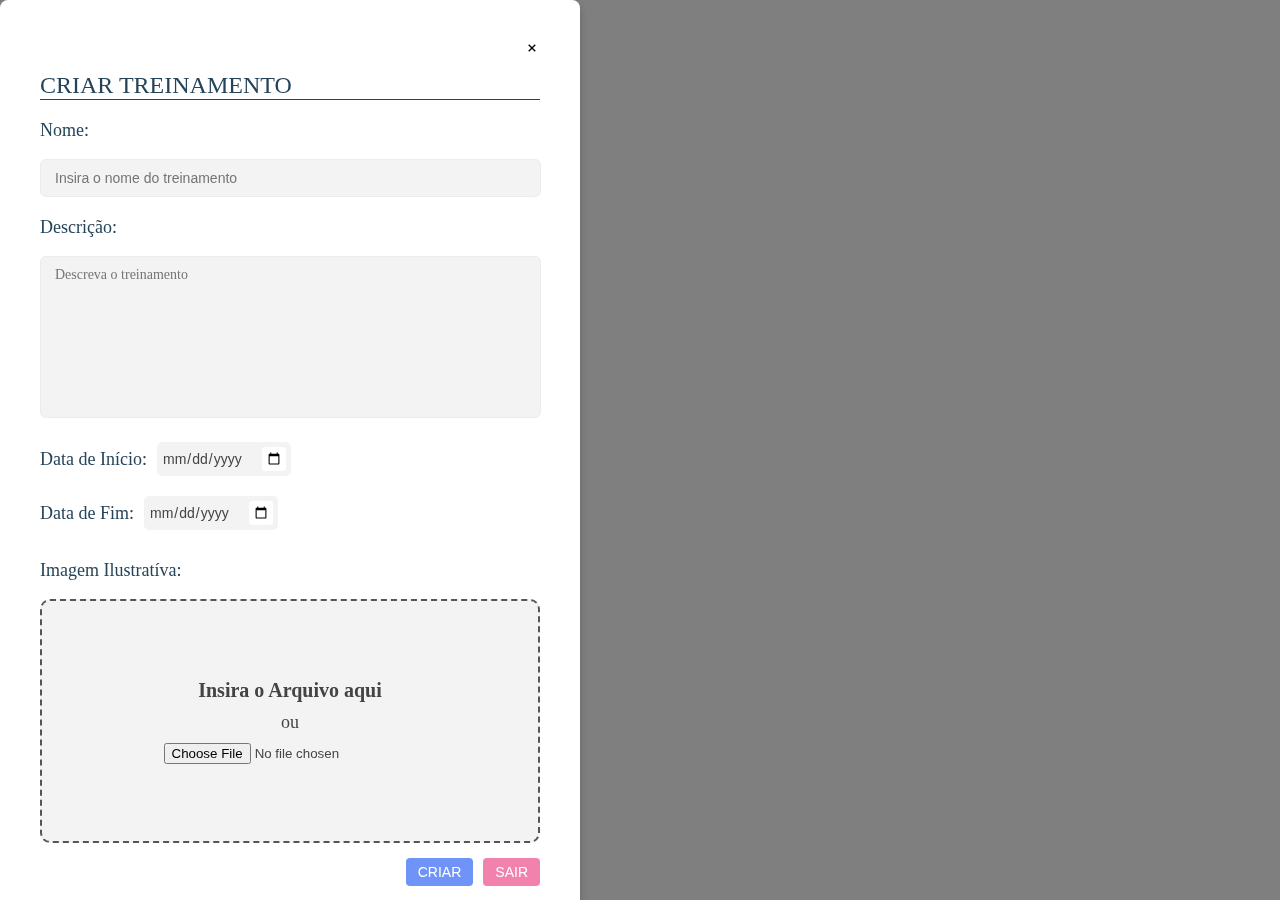
==== commit 3c659d6e: "Agora o admin pode inserir treinamentos" ====
--- a/index.html
+++ b/index.html
@@ -1,57 +1,49 @@
-<!DOCTYPE html>
-<html lang="pt-br">
-<head>
-    <meta charset="UTF-8">
-    <meta name="viewport" content="width=device-width, initial-scale=1.0">
-    <title>Login</title>
-    <link rel="stylesheet" type="text/css" href="style.css"> <link rel="stylesheet" type="text/css" href="style.css">
-    <link rel="preconnect" href="https://fonts.googleapis.com">
-    <link rel="preconnect" href="https://fonts.gstatic.com" crossorigin>
-    <link href="https://fonts.googleapis.com/css2?family=Mukta+Vaani:wght@200;300;400;500;600;700;800&display=swap" rel="stylesheet">
-</head>
-<body>
-  <div id="Login_Tela" class="tela-de-login">
-    <h2>LOGIN</h2>
-    <form action="#" method="post">
-      <div class="informacoes">
-        <label for="matricula">Empresa</label>
-        <input list="Empresas">
-        <datalist name="Empresa" id="Empresas">
-          <option value="Nissan"></option>
-          <option value="Arno"></option>
-          <option value="Lucas"></option>
-        </datalist>
-          
-        <label for="matricula">Matrícula</label>
-        <input type="text" id="matricula" placeholder="">
-
-        <label for="senha">Senha</label>
-        <input type="password" id="senha" placeholder="">
-      </div>
-    </form>
-
-    <div class="lembrar-esqueci">
-        <label>
-            <input type="checkbox"> Lembrar de mim
-        </label>
-        <a href="#">Esqueceu sua senha?</a>
-    </div>
-    <form action="#" method="post">
-      <div class="enviar-formulario">  
-        <button for="enviar">ENTRAR</button>
-      </div>
-    </form>  
-    <p class="solicitar-acesso">Não tem acesso? <a href="#">Solicite</a></p>
-  </div>
-  <div class="logo-empresas">
-    <div class="LogoTRAINEE">
-        <img src="TraineeHUBLOGO.png">
-    </div>
-    
-
-  </div>
-  <div class="Bordao">
-    <h2>O conhecimento da sua empresa sempre ao seu alcance</h2>
-  </div>
-</body>
+<!DOCTYPE html>
+<html lang="en">
+<head>
+    <meta charset="UTF-8">
+    <meta name="viewport" content="width=device-width, initial-scale=1.0">
+    <title>Document</title>
+    <link rel="stylesheet" href="style.css">
+    <link href='https://unpkg.com/boxicons@2.1.1/css/boxicons.min.css' rel='stylesheet'>
+</head>
+<body>
+    <div class="modal">
+        <div class="modal-treinamento">
+            <div class="icon-x">
+                <i id="close" class='bx bx-x close'></i>
+            </div>
+            <h1>CRIAR TREINAMENTO</h1>
+
+            <div class="input-nome">
+                <label for="nome" id="nome" name="nome">Nome:</label><br>
+                <input placeholder="Insira o nome do treinamento" class="nome" type="text" id="nome" name="nome">
+            </div>      
+            <label for="descricao" id="descricao" name="descricao">Descrição:</label><br>
+            <textarea placeholder="Descreva o treinamento" id="descricao" name="descricao"></textarea>
+            <div class="container-data">
+                <div class="container-datainicio">
+                    <label for="datainicio" id="datainicio" name="datainicio">Data de Início:</label><br>
+                    <input type="date" id="datainicio" name="datainicio">
+                </div>
+                <div class="container-datafim">
+                    <label for="datafim" id="datafim" name="datafim">Data de Fim:</label><br>
+                    <input type="date" id="datafim" name="datafim">
+                </div>
+            </div>
+            <label for="imagem" id="imagem" name="imagem">Imagem Ilustratíva:</label><br>
+            <label for="images" class="drop-container" id="dropcontainer">
+                <span class="drop-title">Insira o Arquivo aqui</span>
+                ou
+                <input type="file" id="images" accept="image/*" required>
+              </label>
+              
+            
+            <div class="buttons"> 
+                <button class="btnAddTreinamento" onclick="addTreinamento()">CRIAR</button>
+                <button class="btnClose" onclick="closeModal()">SAIR</button>
+            </div>                
+        </div>
+    </div>
+</body>
 </html>--- a/style.css
+++ b/style.css
@@ -1,119 +1,190 @@
-/*Luís pelo amor de Deus, CUIDADO ;-; FORAM MUITAS GAMBIARRAS*/
-body {
-    background-color: #4D83AA;
-    font-family: "Mukta Vaani", sans-serif;
-}
-.tela-de-login {
-    background-color: #ffffff;
-    text-align: center;
-    width: 450px;
-    height: 510px;
-    border-radius: 20px;
-    position: absolute;
-    right: 20vh;
-    top:  10vh;
-    box-shadow: 0px 4px 10px rgba(0, 0, 0, 0.1);
-}
-.tela-de-login h2 {
-    font-size: 20px;
-    font-weight: bold;
-    margin-bottom: 20px;
-    margin-top: 50px;
-}
-.tela-de-login .informacoes label{
-    display:block;
-    font-size: 14px;
-    font-weight: 600;
-    margin-bottom: 7px;
-    margin-left: 85px;
-    position:relative;
-    width: 50vh;
-    text-align: left;
-}
-.tela-de-login input {
-    width: 60%;
-    height: 30px;
-    border: 1px solid #f2f2f2;
-    border-radius: 5px;
-    padding-left: 10px;
-    background-color: #F2F2F2;
-    margin-bottom: 15px;
-}
-.lembrar-esqueci {
-    display: flex;
-    align-items: center;
-    position: relative;
-    gap: 50px;
-    margin-left: 77px;
-    font-size: 12px;
-    width: 400px;
-}
-.lembrar-esqueci label {
-    display: flex;
-    align-items: center;
-    text-wrap: nowrap;
-    width: 123px;
-}
-.lembrar-esqueci input {
-    margin: 5px;
-    scale: 0.7;
-}
-
-.lembrar-esqueci a {
-    text-decoration: none;
-    color: #007BFF;
-    font-weight: bold;
-}
-
-.tela-de-login button {
-    width: 60%;
-    background-color: #2c5376;
-    color: white;
-    border: none;
-    border-radius: 5px;
-    padding: 10px;
-    font-size: 16px;
-    font-weight: bold;
-    cursor: pointer;
-    margin-top: 10px;
-}
-
-.solicitar-acesso {
-    font-size: 12px;
-    margin-top: 15px;
-}
-
-.solicitar-acesso a {
-    text-decoration: none;
-    font-weight: bold;
-    color: #007BFF;
-}
-.logo-empresas {
-    display: flex;
-    position: absolute;
-    left: 40vh;
-    top: 30vh;
-}
-.logo-empresas img {
-    width: 427.01px;
-    height: 272px;
-}
-.logo-empresas .RetanguloDIVISOR {
-    background-color: rgba(255, 255, 255, 0.795);
-    width: 1vh;
-    height: 25vh;
-    margin-right: 25px;
-}
-.Bordao {
-    position: relative;
-    top: 70vh;
-    left: 17vh;
-    width: 600px;
-    height: 100px;
-    text-align: center;
-}
-.Bordao h2 {
-    color: white;
-    font-size: 35px;
-
-}+/*MODAL*/
+.modal {
+    width: 100vw;
+    height: 100vh;
+    /* Para ocupar toda a altura da tela */
+    position: fixed;
+    top: 0;
+    left: 0;
+    z-index: 999;
+    align-items: center;
+    /* Centraliza verticalmente */
+    background: rgba(0, 0, 0, 0.5);
+    /* Adiciona um fundo escuro semi-transparente */
+}
+
+h1 {
+    font-size: 24px;
+    font-weight: 500;
+    font-family: 'Inter', bold;
+    color: #25445a;
+    margin-bottom: 20px;
+    border-bottom: 1px solid #25445a;
+}
+
+.modal-treinamento {
+    background: white;
+    padding: 40px;
+    border-radius: 8px;
+    box-shadow: 0px 4px 10px rgba(0, 0, 0, 0.2);
+    width: 500px;
+    height: 900px;
+    position: relative;
+    animation: modal 0.4s;
+}
+
+.nome {
+    min-height: 15px;
+    width: 95%;
+    margin-bottom: 20px;
+    resize: none;
+    outline: none;
+    border: 1px solid #ececec;
+    border-radius: 6px;
+    font-size: 14px;
+    padding: 10px 10px 10px 14px;
+    font-weight: 400;
+    background: #f3f3f3;
+}
+
+textarea {
+    min-height: 140px;
+    width: 95%;
+    resize: none;
+    outline: none;
+    border: 1px solid #ececec;
+    border-radius: 6px;
+    font-size: 14px;
+
+    font-family: 'Inter', serif;
+    padding: 10px 10px 10px 14px;
+    font-weight: 400;
+    background: #f3f3f3;
+}
+
+.buttons {
+    display: flex;
+    justify-content: flex-end;
+}
+
+button {
+    outline: none;
+    border: none;
+    margin-left: 10px;
+    background: #6f93f6;
+    padding: 6px 12px;
+    border-radius: 4px;
+    margin-top: 15px;
+    transition: all 0.3s ease;
+    cursor: pointer;
+    color: #fff;
+    font-size: 14px;
+    transition: all 0.3s ease;
+}
+
+
+
+label {
+    font-size: 18px;
+    font-weight: 500;
+    font-family: 'Inter', bold;
+    color: #25445a;
+    display: block;
+}
+
+.btnClose {
+    background: #f082ac
+}
+
+.btnClose:hover {
+    background: #ec5f95;
+}
+
+.btnAddTreinamento:hover {
+    background: #275df1;
+}
+
+.drop-container {
+    position: relative;
+    display: flex;
+    gap: 10px;
+    flex-direction: column;
+    justify-content: center;
+    align-items: center;
+    background-color: #f3f3f3;
+    height: 200px;
+    padding: 20px;
+    border-radius: 10px;
+    border: 2px dashed #555;
+    color: #444;
+    cursor: pointer;
+    transition: background .2s ease-in-out, border .2s ease-in-out;
+}
+
+.drop-container:hover {
+    background: #cccccc;
+    border-color: #111;
+}
+
+.drop-container:hover .drop-title {
+    color: #222;
+}
+
+.drop-title {
+    color: #444;
+    font-size: 20px;
+    font-weight: bold;
+    text-align: center;
+    transition: color .2s ease-in-out;
+}
+
+input[type="file"] {
+    font-family: "Inter", sans-serif;
+
+}
+
+input[type="date"] {
+    background-color: #f3f3f3;
+    padding: 5px;
+    font-family: "Inter", sans-serif;
+    color: #444;
+    border: 5px solid #000000;
+    font-size: 14px;
+    border: none;
+    outline: none;
+    border-radius: 5px;
+    display: block;
+    /* Garante que os inputs fiquem em colunas */
+    margin: 10px 0;
+    /* Adiciona espaçamento entre eles */
+
+}
+
+.container-data {
+    margin-top: 10px;
+    margin-bottom: 20px;
+}
+
+::-webkit-calendar-picker-indicator {
+    background-color: #ffffff;
+    padding: 5px;
+    cursor: pointer;
+    border-radius: 3px;
+}
+
+.container-datafim,
+.container-datainicio {
+    display: flex;
+    justify-items: center;
+    align-items: center;
+    gap: 5px;
+}
+
+.icon-x{
+    display: flex;
+    justify-content: flex-end;
+}
+i:hover {
+    cursor: pointer;
+    
+}
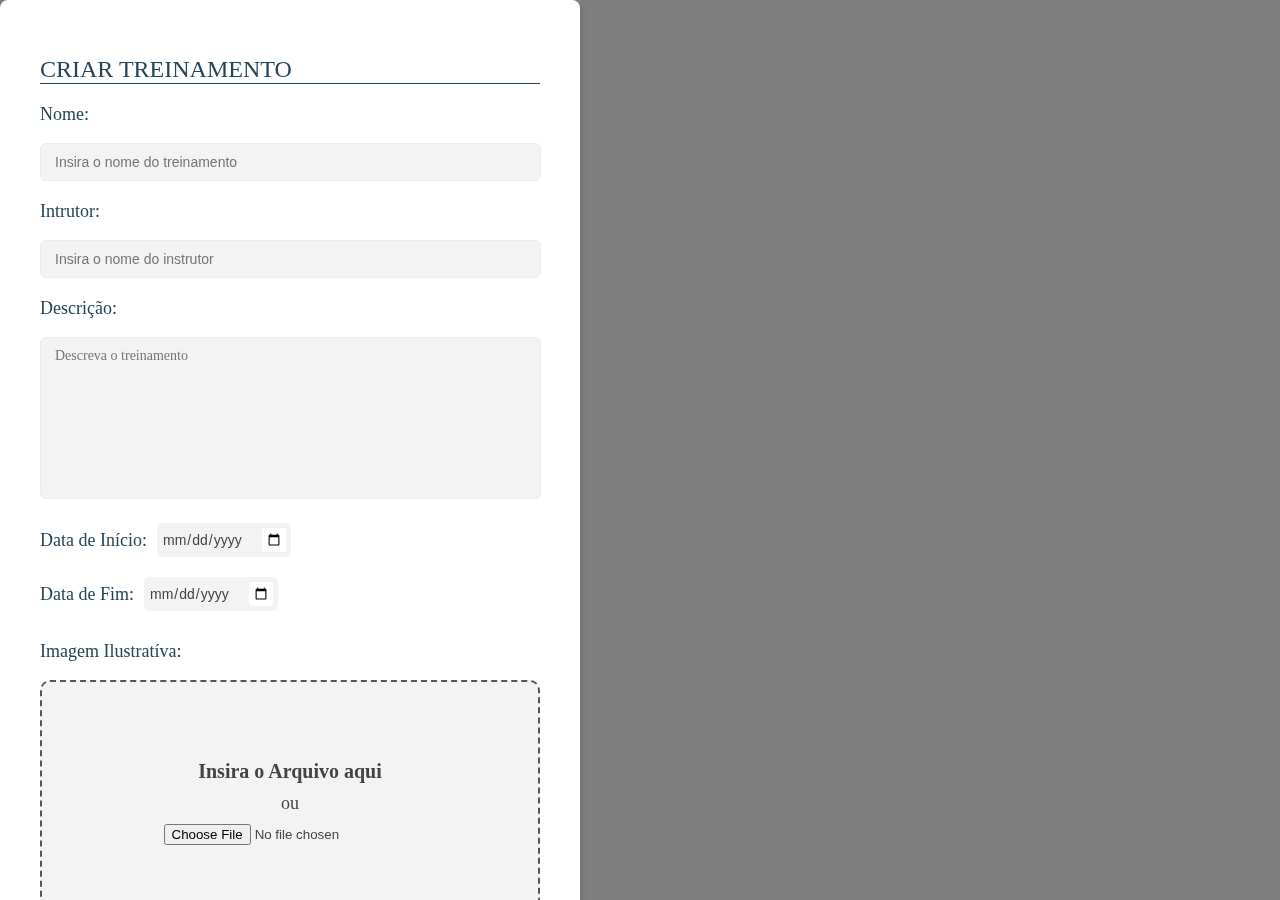
==== commit 2ada5ad3: "agora adiciona imagem no /upload/treinamento" ====
--- a/index.html
+++ b/index.html
@@ -10,15 +10,17 @@
 <body>
     <div class="modal">
         <div class="modal-treinamento">
-            <div class="icon-x">
-                <i id="close" class='bx bx-x close'></i>
-            </div>
+            
             <h1>CRIAR TREINAMENTO</h1>
 
             <div class="input-nome">
                 <label for="nome" id="nome" name="nome">Nome:</label><br>
                 <input placeholder="Insira o nome do treinamento" class="nome" type="text" id="nome" name="nome">
-            </div>      
+            </div> 
+            <div class="input-instrutor">
+                <label for="instrutor" id="instrutor" name="instrutor">Intrutor:</label><br>
+                <input placeholder="Insira o nome do instrutor" class="instrutor" type="text" id="instrutor" name="instrutor">
+            </div>        
             <label for="descricao" id="descricao" name="descricao">Descrição:</label><br>
             <textarea placeholder="Descreva o treinamento" id="descricao" name="descricao"></textarea>
             <div class="container-data">
--- a/style.css
+++ b/style.css
@@ -143,6 +143,19 @@
 
 }
 
+.instrutor {
+    min-height: 15px;
+    width: 95%;
+    margin-bottom: 20px;
+    resize: none;
+    outline: none;
+    border: 1px solid #ececec;
+    border-radius: 6px;
+    font-size: 14px;
+    padding: 10px 10px 10px 14px;
+    font-weight: 400;
+    background: #f3f3f3;
+}
 input[type="date"] {
     background-color: #f3f3f3;
     padding: 5px;
